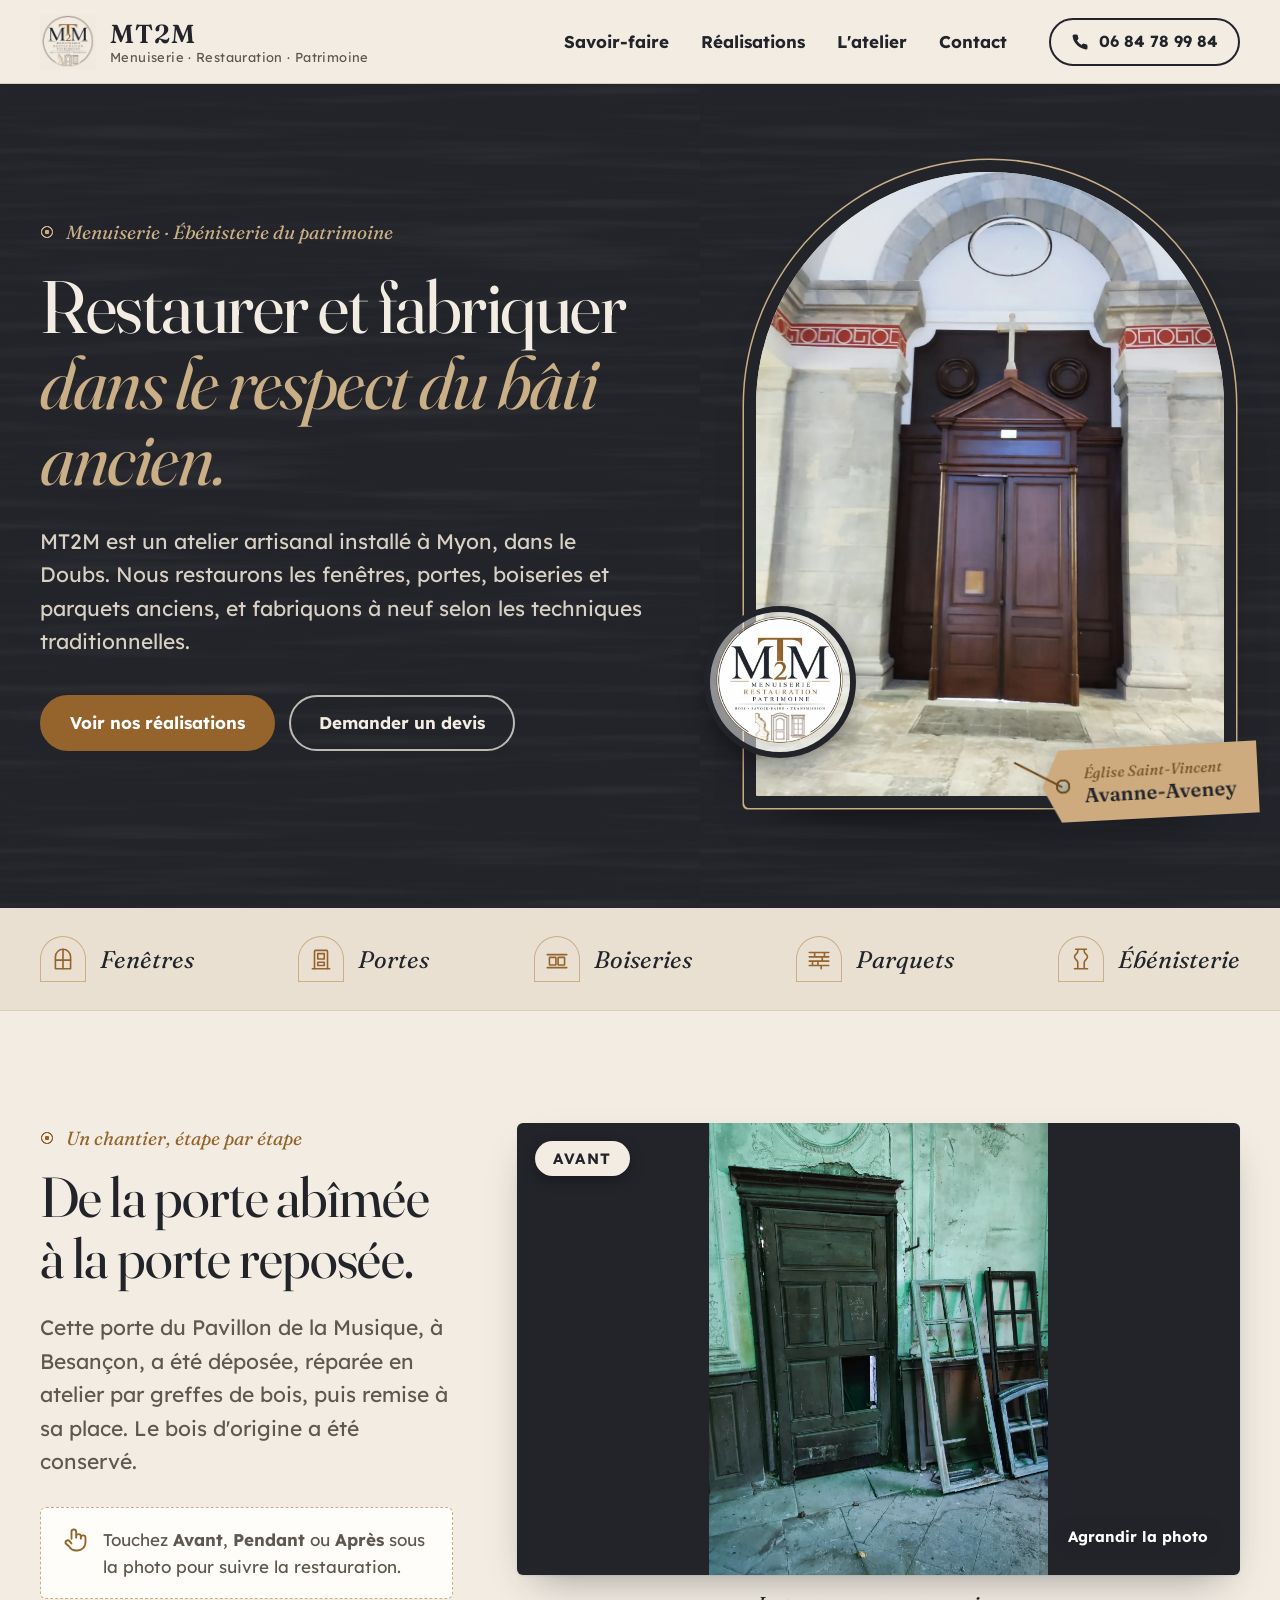
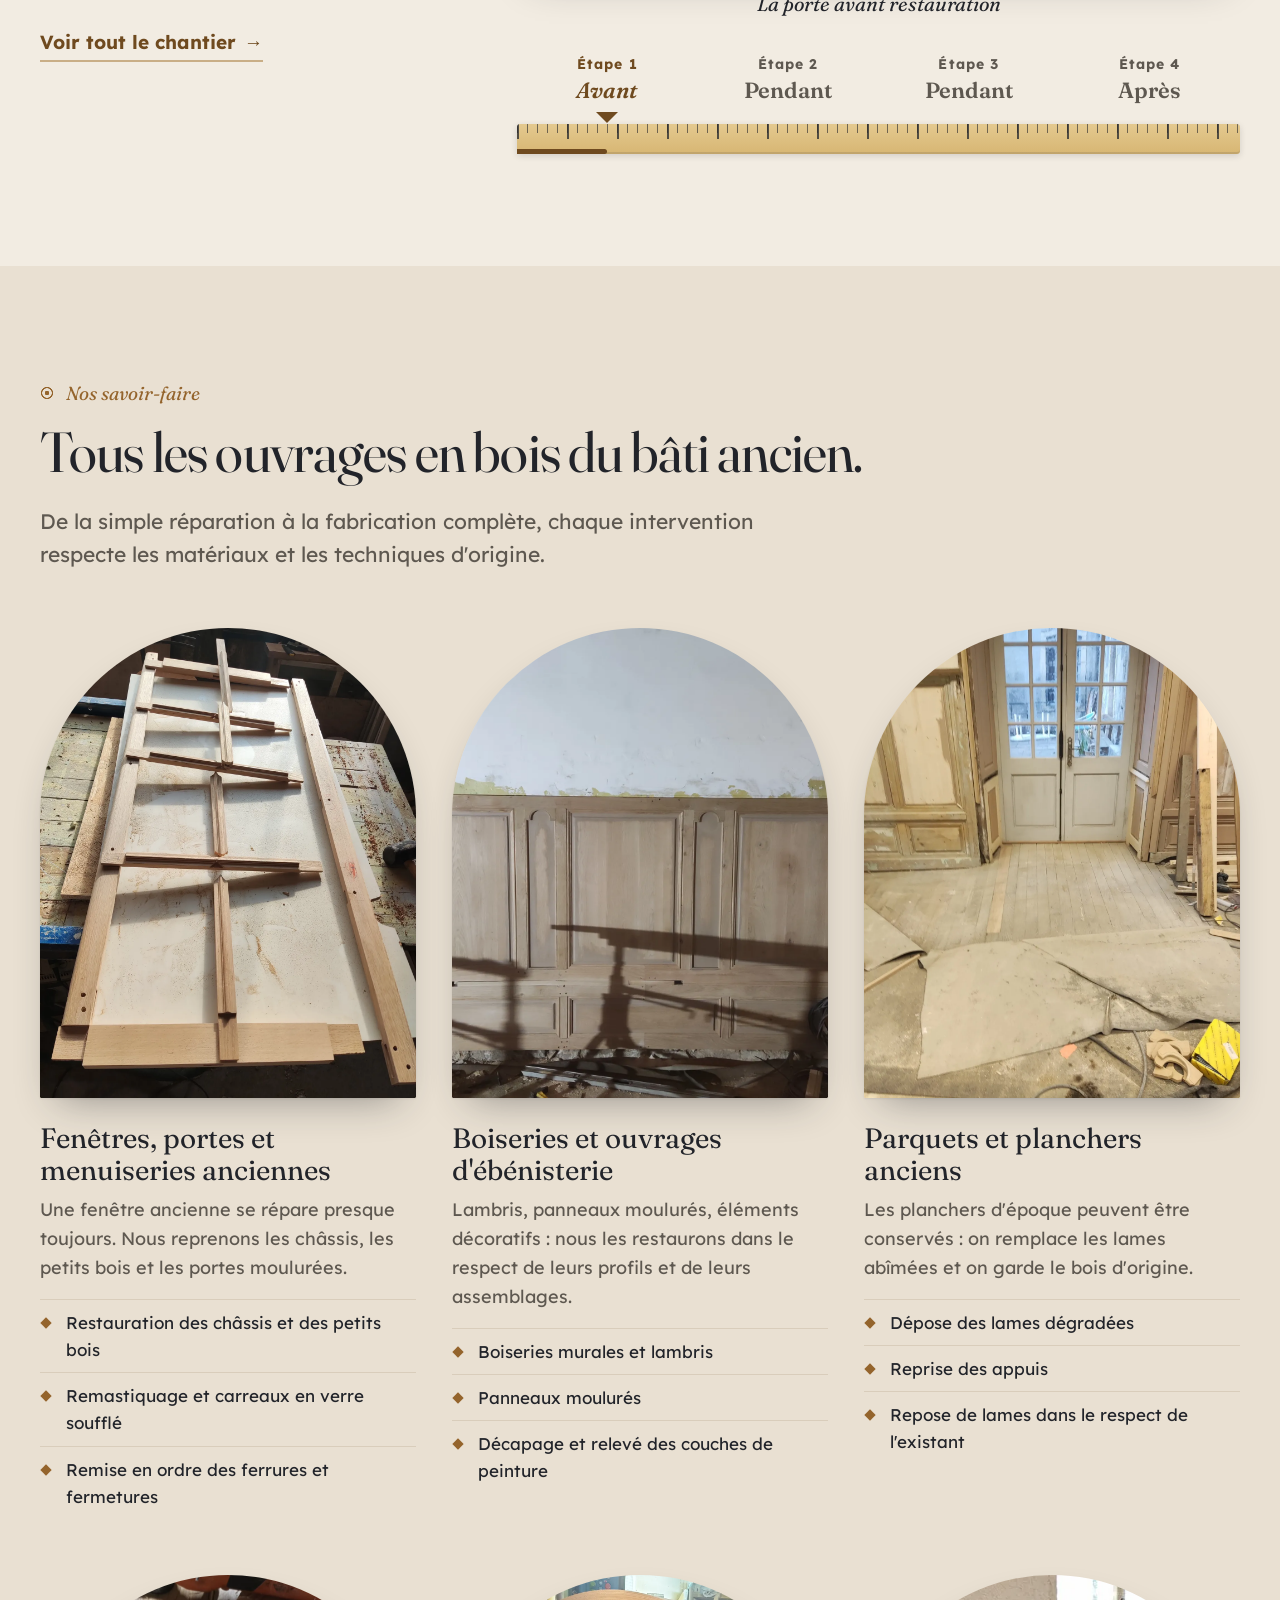
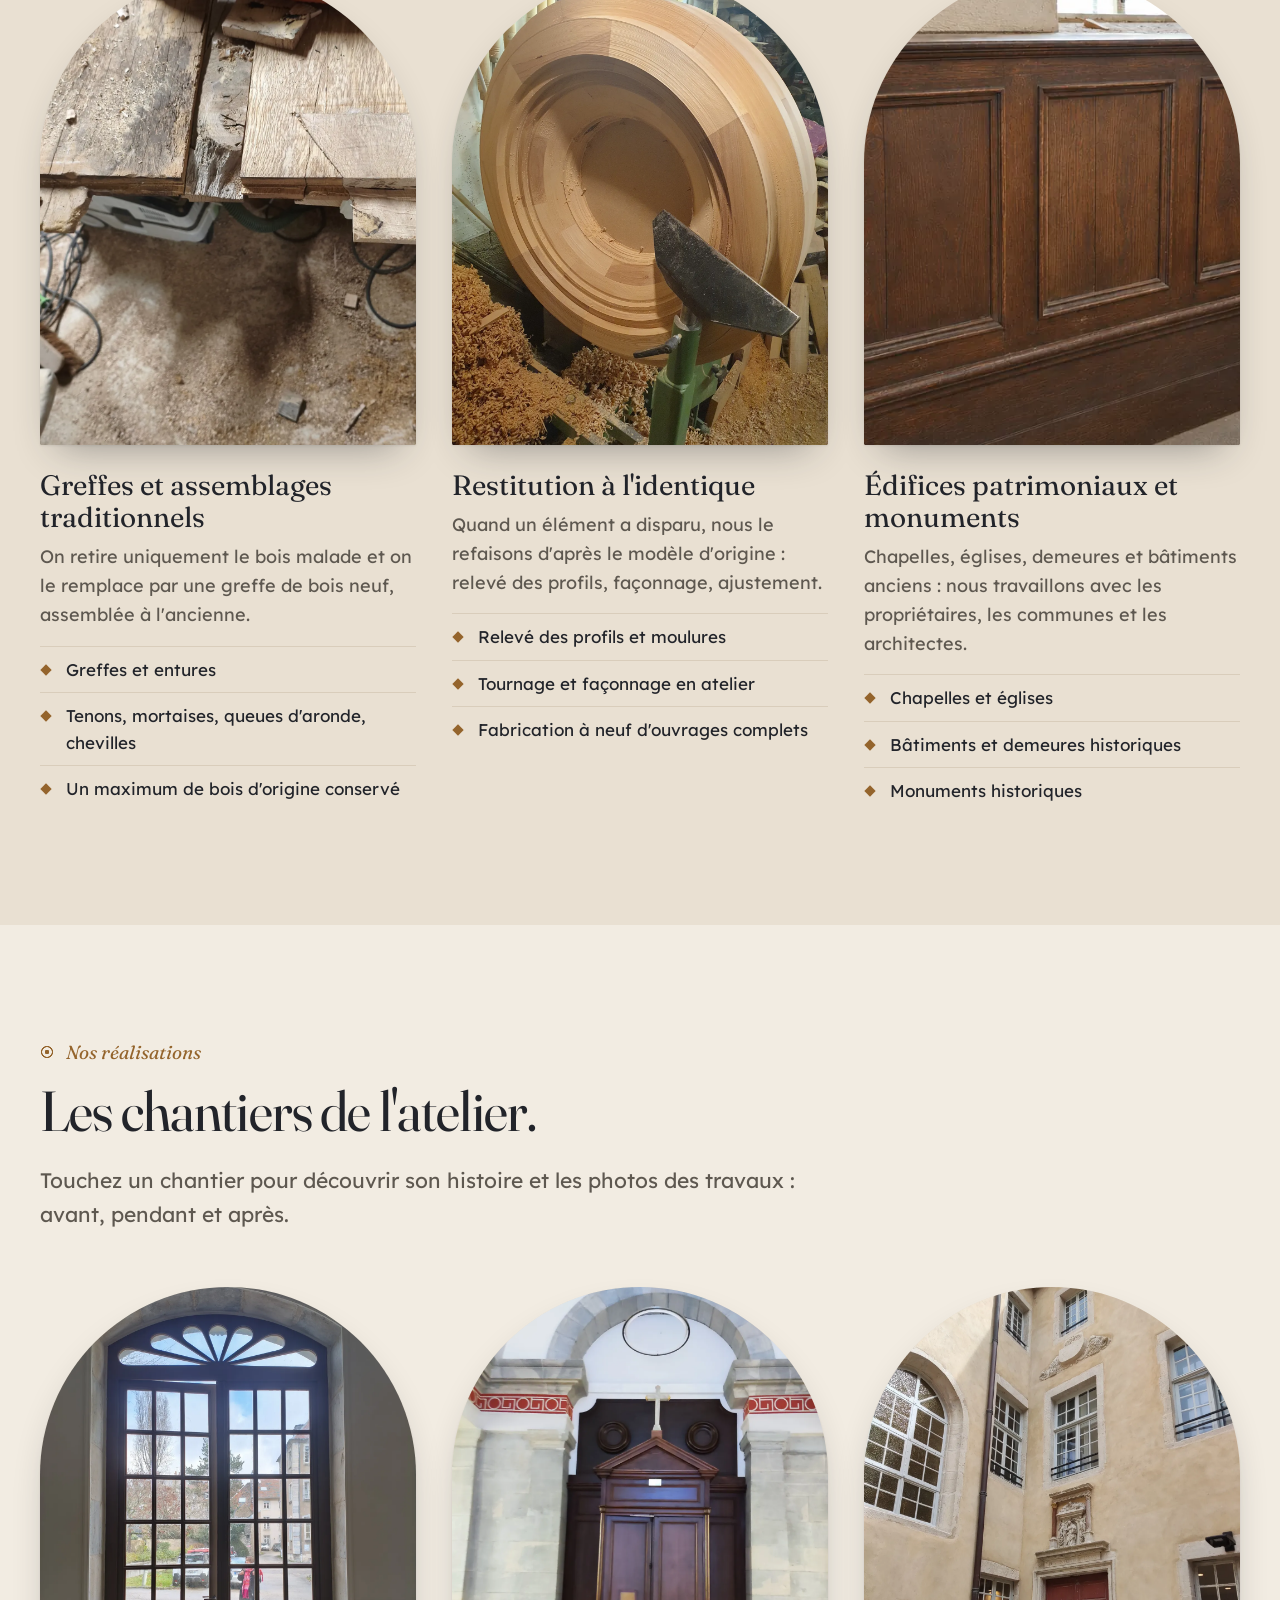
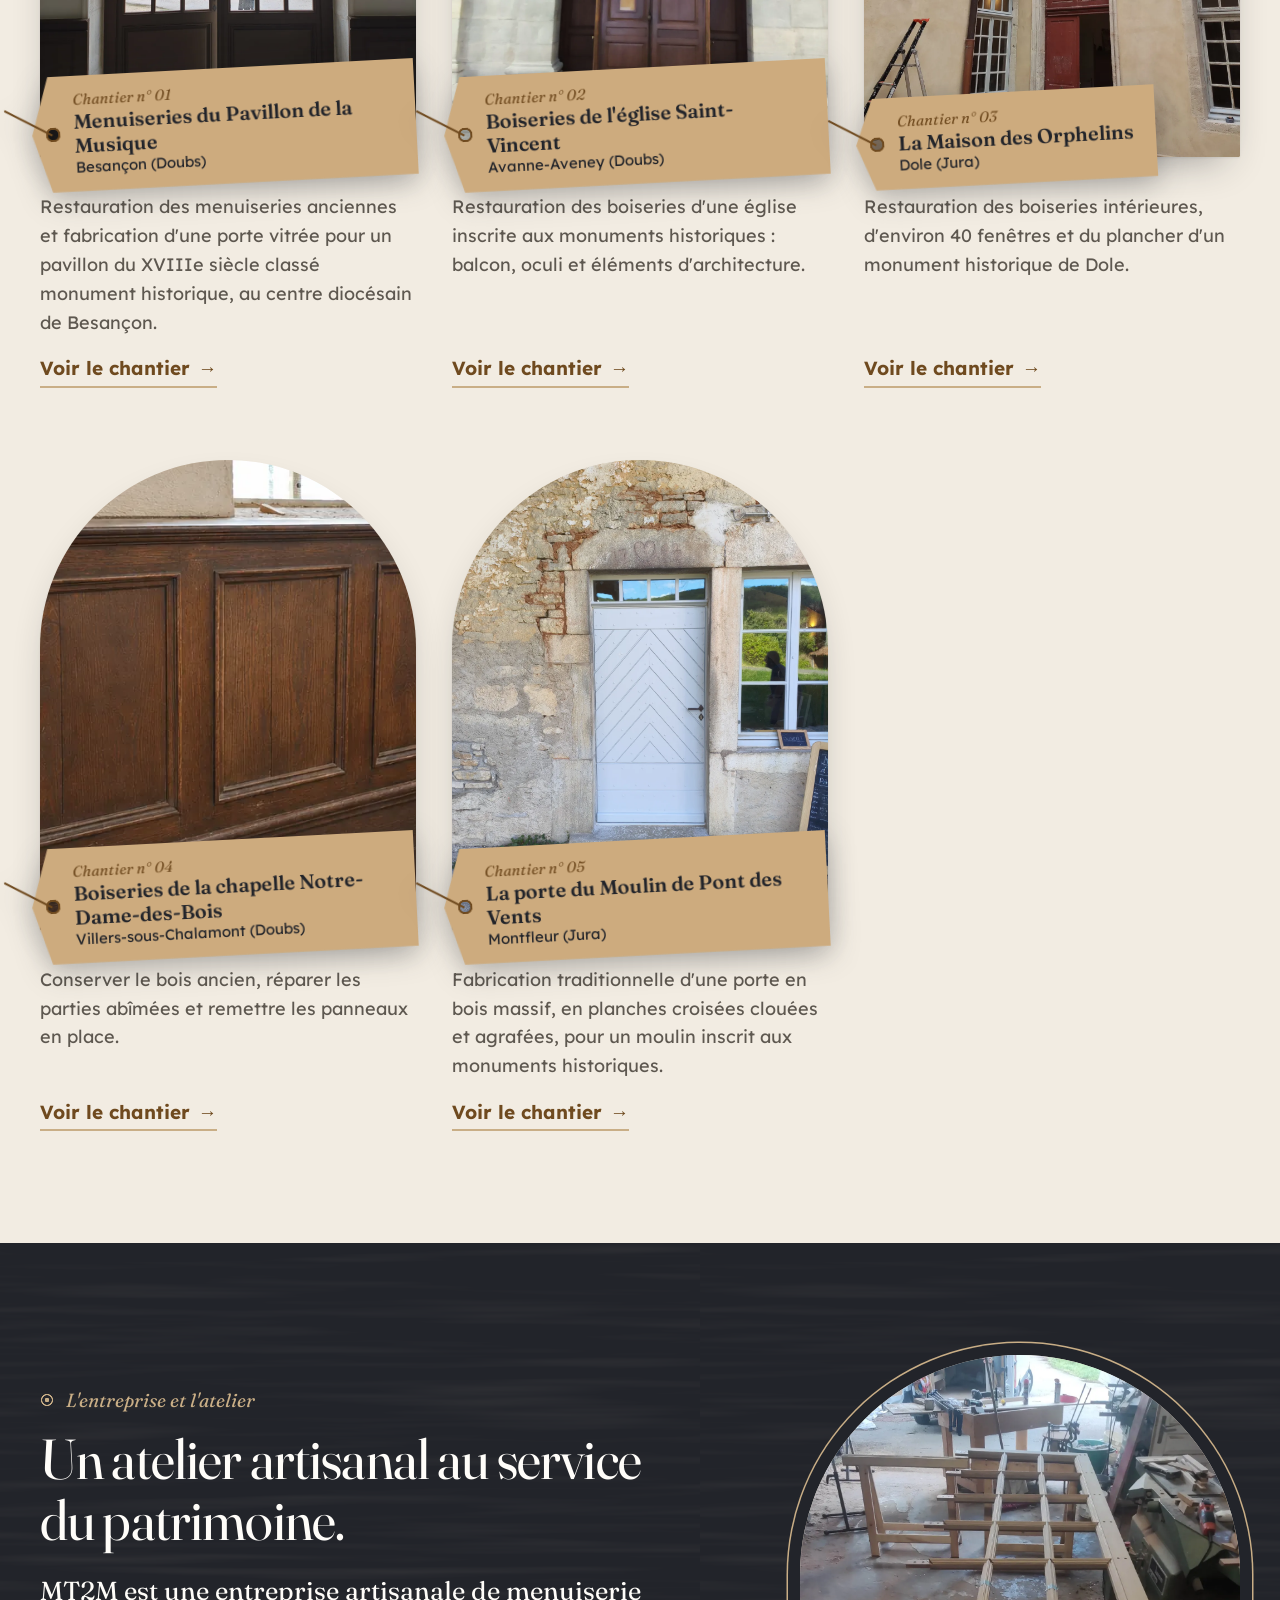
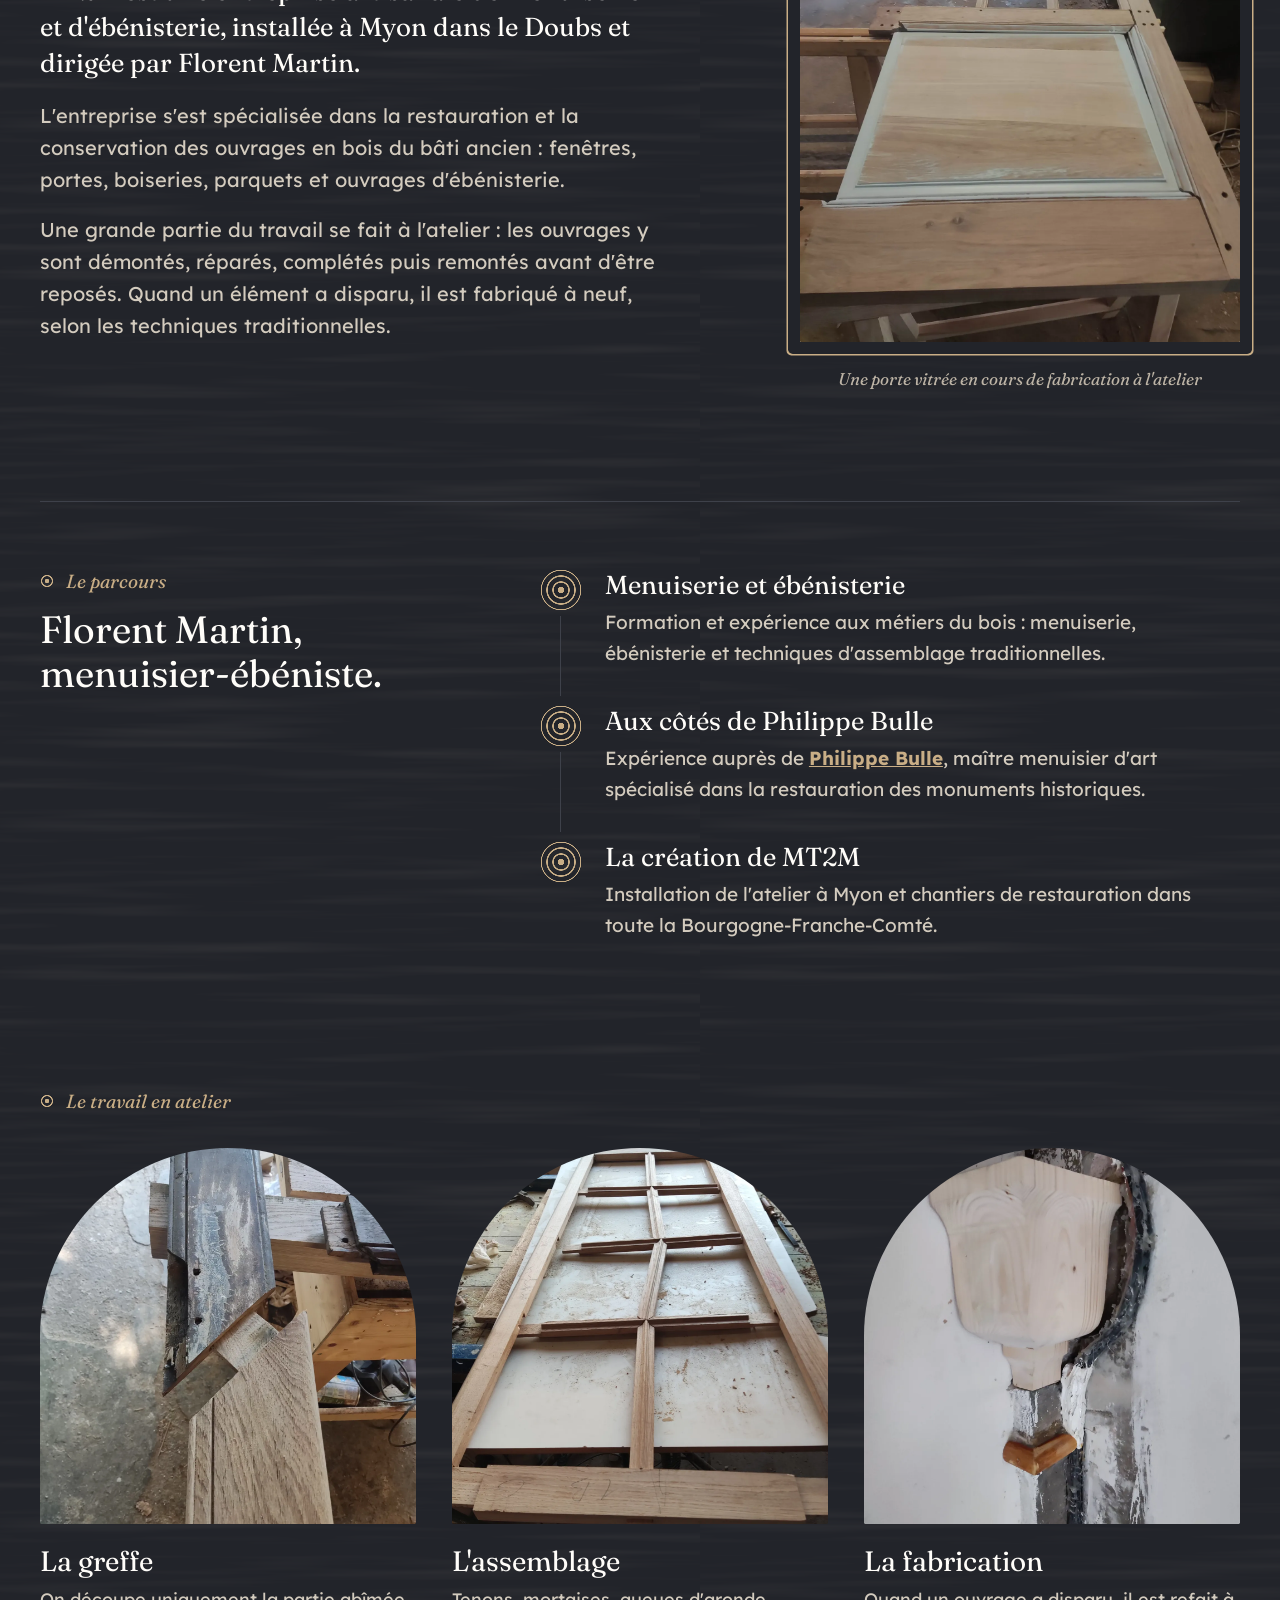
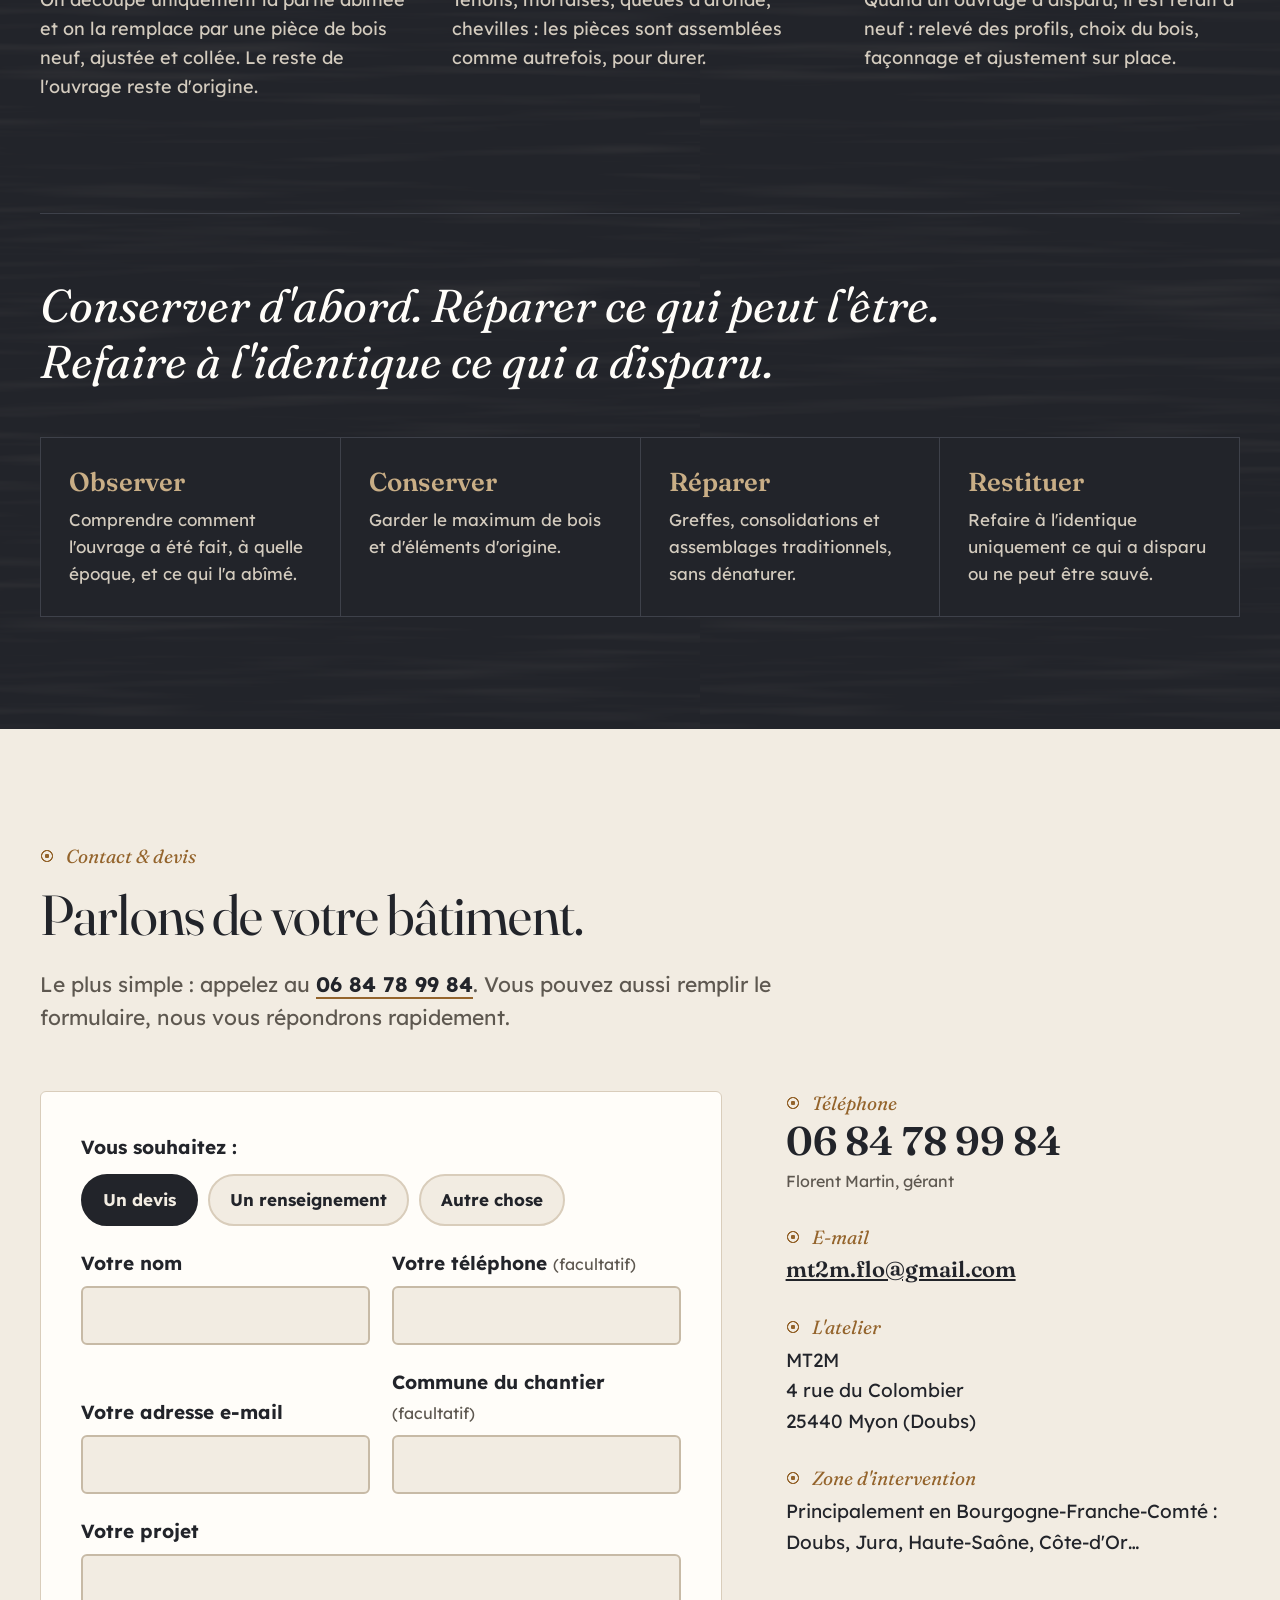
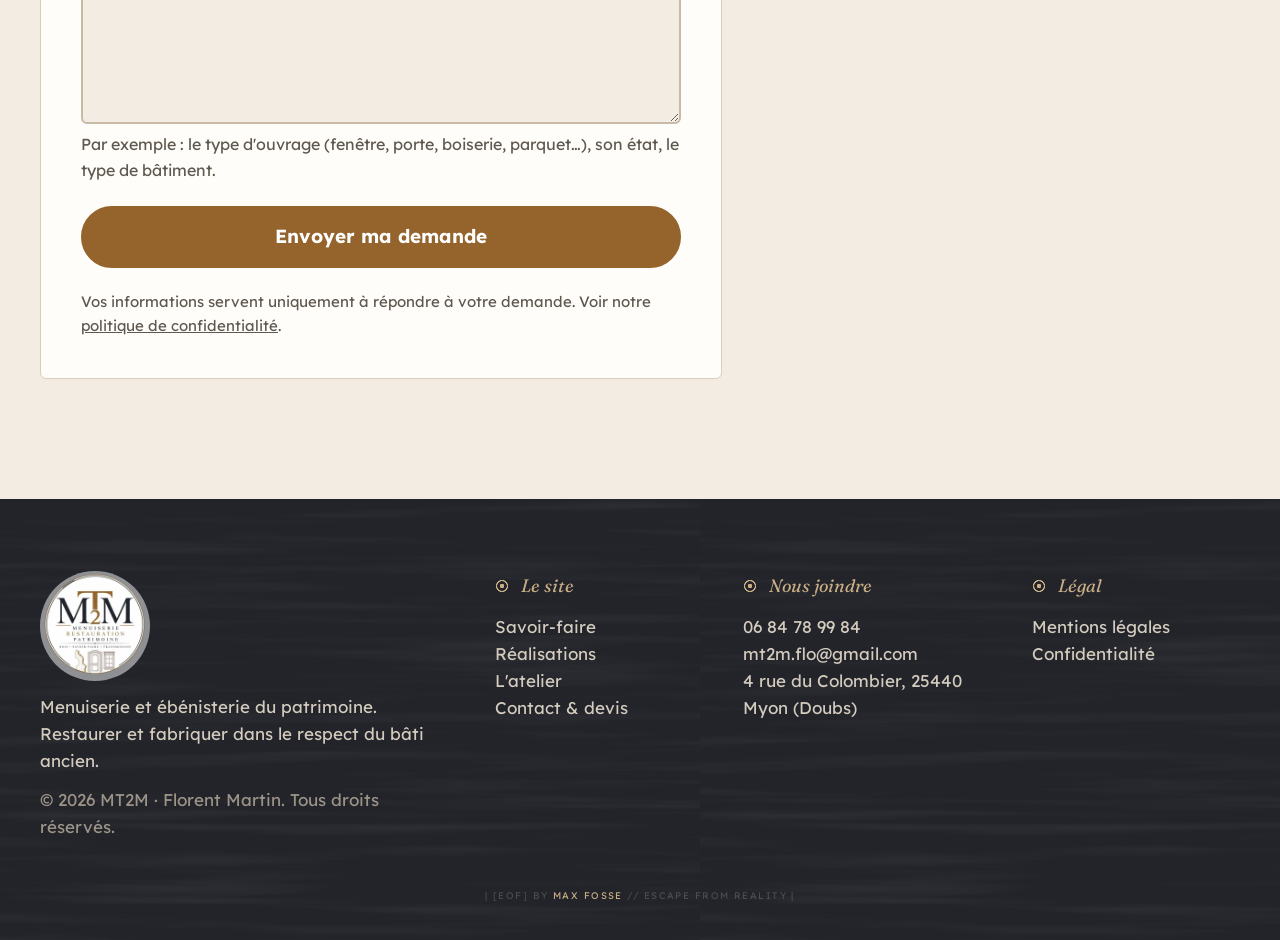
==== index.html @ cda4dae5 "Add files via upload" ====
<!doctype html>
<html lang="fr-FR">
<head>
<meta charset="utf-8">
<meta name="viewport" content="width=device-width,initial-scale=1">

<!-- ══════════════════════════════════════════
     GOOGLE SEARCH CONSOLE 
══════════════════════════════════════════ -->
<meta name="google-site-verification" content="">

<!-- ══════════════════════════════════════════
     SEO CORE
══════════════════════════════════════════ -->
<title>MT2M - Menuiserie &amp; Ébénisterie du Patrimoine | Restauration de menuiseries anciennes</title>
<meta name="description" content="MT2M, atelier de menuiserie et d'ébénisterie du patrimoine à Myon (Doubs). Restauration de fenêtres, portes, boiseries et parquets anciens en Bourgogne-Franche-Comté.">
<meta name="author" content="MT2M">
<meta name="robots" content="index, follow, max-snippet:-1, max-image-preview:large, max-video-preview:-1">
<meta name="theme-color" content="#22242A">
<link rel="canonical" href="https://www.mt2m.fr/">

<!-- ══════════════════════════════════════════
     OPEN GRAPH
══════════════════════════════════════════ -->
<meta property="og:type" content="website">
<meta property="og:locale" content="fr_FR">
<meta property="og:url" content="https://www.mt2m.fr/">
<meta property="og:site_name" content="MT2M">
<meta property="og:title" content="MT2M - Menuiserie &amp; Ébénisterie du Patrimoine">
<meta property="og:description" content="Restaurer et fabriquer dans le respect du bâti ancien.">
<meta property="og:image" content="https://www.mt2m.fr/img/stvincent/apres-travaux.webp">

<!-- ══════════════════════════════════════════
     TWITTER CARD
══════════════════════════════════════════ -->
<meta name="twitter:card" content="summary_large_image">
<meta name="twitter:title" content="MT2M - Menuiserie &amp; Ébénisterie du Patrimoine">
<meta name="twitter:description" content="Restaurer et fabriquer dans le respect du bâti ancien.">

<!-- ══════════════════════════════════════════
     STRUCTURED DATA - JSON-LD (SEO avance)
══════════════════════════════════════════ -->
<script type="application/ld+json">
{
  "@context": "https://schema.org",
  "@graph": [
    {
      "@type": "HomeAndConstructionBusiness",
      "@id": "https://www.mt2m.fr/#organization",
      "name": "MT2M",
      "url": "https://www.mt2m.fr/",
      "logo": "https://www.mt2m.fr/img/logo.webp",
      "telephone": "+33684789984",
      "email": "mt2m.flo@gmail.com",
      "founder": { "@type": "Person", "name": "Florent Martin" },
      "description": "Menuiserie et ébénisterie du patrimoine : restauration de fenêtres, portes, boiseries et parquets anciens, fabrication à neuf selon les techniques traditionnelles.",
      "address": {
        "@type": "PostalAddress",
        "streetAddress": "4 rue du Colombier",
        "postalCode": "25440",
        "addressLocality": "Myon",
        "addressCountry": "FR"
      },
      "areaServed": { "@type": "Place", "name": "Bourgogne-Franche-Comté" }
    },
    {
      "@type": "WebSite",
      "@id": "https://www.mt2m.fr/#website",
      "url": "https://www.mt2m.fr/",
      "name": "MT2M",
      "inLanguage": "fr-FR",
      "publisher": { "@id": "https://www.mt2m.fr/#organization" }
    },
    {
      "@type": "WebPage",
      "@id": "https://www.mt2m.fr/#webpage",
      "url": "https://www.mt2m.fr/",
      "name": "MT2M - Menuiserie & Ébénisterie du Patrimoine",
      "isPartOf": { "@id": "https://www.mt2m.fr/#website" },
      "about": { "@id": "https://www.mt2m.fr/#organization" },
      "inLanguage": "fr-FR"
    }
  ]
}
</script>

<link rel="preconnect" href="https://fonts.googleapis.com">
<link rel="preconnect" href="https://fonts.gstatic.com" crossorigin>
<link href="https://fonts.googleapis.com/css2?family=Fraunces:ital,opsz,wght@0,9..144,400;0,9..144,600;1,9..144,400;1,9..144,600&family=Lexend:wght@300;400;600;700&display=swap" rel="stylesheet">
<link rel="icon" href="icon.webp" type="image/webp">
<link rel="stylesheet" href="styles.css">
</head>
<body>

<a class="skip-link" href="#contenu">Aller au contenu</a>

<!-- SCROLL PROGRESS (MOBILE) -->
<div class="scroll-progress" id="scroll-progress"></div>

<!-- MOBILE MENU OVERLAY -->
<div class="mobile-menu-overlay"></div>

<!-- MOBILE MENU -->
<div class="mobile-menu" id="mobile-menu">
  <button class="mobile-menu-close" aria-label="Fermer le menu">&#10005;</button>
  <ul>
    <li><a href="#accueil"><span class="mobile-menu-num">01</span><span>Accueil</span></a></li>
    <li><a href="#savoir-faire"><span class="mobile-menu-num">02</span><span>Savoir-faire</span></a></li>
    <li><a href="#realisations"><span class="mobile-menu-num">03</span><span>Réalisations</span></a></li>
    <li><a href="#atelier"><span class="mobile-menu-num">04</span><span>L'atelier</span></a></li>
    <li><a href="#contact"><span class="mobile-menu-num">05</span><span>Contact &amp; devis</span></a></li>
  </ul>
  <a class="btn primary mobile-menu-tel" href="tel:+33684789984" data-tel="Appeler le ">Appeler le 06 84 78 99 84</a>
</div>

<!-- TOPBAR -->
<header class="topbar">
  <div class="topbar-inner">
    <a class="brand" href="#accueil" aria-label="MT2M, retour en haut de page">
      <img class="brand-logo" src="img/logo.webp" alt="" width="56" height="56">
      <span class="brand-text"><strong>MT2M</strong><span>Menuiserie · Restauration · Patrimoine</span></span>
    </a>
    <nav class="nav" aria-label="Menu principal">
      <a href="#savoir-faire" data-section="savoir-faire">Savoir-faire</a>
      <a href="#realisations" data-section="realisations">Réalisations</a>
      <a href="#atelier" data-section="atelier">L'atelier</a>
      <a href="#contact" data-section="contact">Contact</a>
    </nav>
    <a class="btn topbar-tel" href="tel:+33684789984" data-tel>06 84 78 99 84</a>
    <button class="nav-burger" aria-label="Ouvrir le menu" aria-expanded="false" aria-controls="mobile-menu">
      <span class="nav-burger-lines"><span></span><span></span><span></span></span>Menu
    </button>
  </div>
</header>

<main id="contenu">

  <!-- ══════════════════════════════════════════
       ACCUEIL
  ══════════════════════════════════════════ -->
  <section id="accueil" class="hero grain">
    <div class="container hero-grid">
      <div class="hero-copy">
        <div class="label" id="hero-label">Menuiserie · Ébénisterie du patrimoine</div>
        <h1 id="hero-h1">Restaurer et fabriquer <em>dans le respect du bâti ancien.</em></h1>
        <p class="lead" id="hero-lead">MT2M est un atelier artisanal installé à Myon, dans le Doubs. Nous restaurons les fenêtres, portes, boiseries et parquets anciens, et fabriquons à neuf selon les techniques traditionnelles.</p>
        <div class="ctas">
          <a class="btn primary" href="#realisations" id="hero-cta-primary">Voir nos réalisations</a>
          <a class="btn light" href="#contact" id="hero-cta-secondary">Demander un devis</a>
        </div>
      </div>
      <figure class="hero-arch">
        <div class="arch">
          <img id="hero-image" src="img/stvincent/apres-travaux.webp" alt="Porte, oculi et fronton en bois restaurés dans l'église Saint-Vincent d'Avanne-Aveney" width="1350" height="1800" fetchpriority="high">
        </div>
        <img class="hero-seal" src="img/logo.webp" alt="Logo MT2M : Menuiserie, Restauration, Patrimoine" width="140" height="140">
        <figcaption class="tag"><span class="tag-body" id="hero-tag"><span class="tag-num">Église Saint-Vincent</span><strong>Avanne-Aveney</strong></span></figcaption>
      </figure>
    </div>
  </section>

  <!-- DOMAINES -->
  <div class="domaines" aria-label="Nos domaines">
    <ul class="container" id="domaines-items"></ul>
  </div>

  <!-- VITRINE : LE FIL D'UN CHANTIER -->
  <section class="block" aria-labelledby="vitrine-h2">
    <div class="container vitrine">
      <div class="vitrine-copy">
        <div class="label" id="vitrine-label"></div>
        <h2 id="vitrine-h2"></h2>
        <p class="intro" id="vitrine-lead"></p>
        <p class="hint">
          <svg viewBox="0 0 24 24" aria-hidden="true"><path d="M9 11V5a2 2 0 1 1 4 0v5m0-1a2 2 0 1 1 4 0v2m0-1a2 2 0 1 1 4 0v4a7 7 0 0 1-7 7h-1a7 7 0 0 1-6-3.4L4 15a2 2 0 0 1 3.4-2L9 15"/></svg>
          <span>Touchez <strong>Avant</strong>, <strong>Pendant</strong> ou <strong>Après</strong> sous la photo pour suivre la restauration.</span>
        </p>
        <a class="link-arrow" href="#" id="vitrine-lien">Voir tout le chantier</a>
      </div>
      <div id="vitrine-fil"></div>
    </div>
  </section>

  <!-- ══════════════════════════════════════════
       SAVOIR-FAIRE
  ══════════════════════════════════════════ -->
  <section id="savoir-faire" class="block paper-2">
    <div class="container">
      <div class="section-head">
        <div class="label" id="sf-label"></div>
        <h2 id="sf-h2"></h2>
        <p class="intro" id="sf-lead"></p>
      </div>
      <div class="savoirs" id="sf-items"></div>
    </div>
  </section>

  <!-- ══════════════════════════════════════════
       RÉALISATIONS
  ══════════════════════════════════════════ -->
  <section id="realisations" class="block">
    <div class="container">
      <div class="section-head">
        <div class="label" id="real-label"></div>
        <h2 id="real-h2"></h2>
        <p class="intro" id="real-lead"></p>
      </div>
      <div class="chantiers" id="real-items"></div>
    </div>
  </section>

  <!-- ══════════════════════════════════════════
       L'ATELIER
  ══════════════════════════════════════════ -->
  <section id="atelier" class="block dark grain">
    <div class="container">
      <div class="atelier-grid">
        <div>
          <div class="label" id="atelier-label"></div>
          <h2 id="atelier-h2"></h2>
          <div class="atelier-copy" id="atelier-copy"></div>
        </div>
        <figure class="atelier-photo">
          <div class="arch"><img id="atelier-image" src="" alt="" loading="lazy" data-zoom="atelier"></div>
          <figcaption id="atelier-legende"></figcaption>
        </figure>
      </div>

      <div class="parcours-grid">
        <div>
          <div class="label" id="parcours-label"></div>
          <h3 class="h-mid" id="parcours-h3"></h3>
        </div>
        <ol class="parcours" id="parcours-items"></ol>
      </div>

      <div class="techniques">
        <div class="label" id="techniques-label"></div>
        <div class="techniques-grid" id="techniques-items"></div>
      </div>

      <div class="principes-wrap">
        <blockquote class="citation" id="principes-citation"></blockquote>
        <div class="principes" id="principes-items"></div>
      </div>
    </div>
  </section>

  <!-- ══════════════════════════════════════════
       CONTACT
  ══════════════════════════════════════════ -->
  <section id="contact" class="block">
    <div class="container">
      <div class="section-head">
        <div class="label">Contact &amp; devis</div>
        <h2>Parlons de votre bâtiment.</h2>
        <p class="intro">Le plus simple : appelez au <a class="tel-inline" href="tel:+33684789984" data-tel>06 84 78 99 84</a>. Vous pouvez aussi remplir le formulaire, nous vous répondrons rapidement.</p>
      </div>

      <div class="form-grid">
        <form id="contact-form" novalidate aria-label="Formulaire de demande de devis">
          <fieldset class="choix">
            <legend>Vous souhaitez :</legend>
            <label><input type="radio" name="demande" value="Demande de devis" checked><span>Un devis</span></label>
            <label><input type="radio" name="demande" value="Demande de renseignements"><span>Un renseignement</span></label>
            <label><input type="radio" name="demande" value="Autre demande"><span>Autre chose</span></label>
          </fieldset>
          <div class="field-row">
            <div class="field"><label for="name">Votre nom</label><input id="name" name="name" type="text" autocomplete="name" required></div>
            <div class="field"><label for="phone">Votre téléphone <span class="opt">(facultatif)</span></label><input id="phone" name="phone" type="tel" autocomplete="tel"></div>
          </div>
          <div class="field-row">
            <div class="field"><label for="email">Votre adresse e-mail</label><input id="email" name="email" type="email" autocomplete="email" required></div>
            <div class="field"><label for="commune">Commune du chantier <span class="opt">(facultatif)</span></label><input id="commune" name="commune" type="text" autocomplete="address-level2"></div>
          </div>
          <div class="field">
            <label for="message">Votre projet</label>
            <textarea id="message" name="message" required aria-describedby="message-aide"></textarea>
            <p class="note" id="message-aide">Par exemple : le type d'ouvrage (fenêtre, porte, boiserie, parquet…), son état, le type de bâtiment.</p>
          </div>
          <input class="hp" type="text" name="site_web" tabindex="-1" autocomplete="off" aria-hidden="true">
          <div class="submit-row">
            <button type="submit" class="btn primary form-submit-btn"><span class="form-submit-label">Envoyer ma demande</span></button>
            <p id="form-feedback" class="form-feedback" aria-live="polite" hidden></p>
          </div>
          <p class="micro">Vos informations servent uniquement à répondre à votre demande. Voir notre <a href="#" onclick="event.preventDefault();document.getElementById('privacy-modal').classList.add('open')">politique de confidentialité</a>.</p>
        </form>

        <aside class="aside">
          <div class="coord">
            <div class="label">Téléphone</div>
            <a class="coord-big" href="tel:+33684789984" data-tel>06 84 78 99 84</a>
            <p class="small" id="contact-gerant"></p>
          </div>
          <div class="coord">
            <div class="label">E-mail</div>
            <a class="coord-mail" href="mailto:mt2m.flo@gmail.com" data-mail>mt2m.flo@gmail.com</a>
          </div>
          <div class="coord">
            <div class="label">L'atelier</div>
            <p id="contact-adresse"></p>
          </div>
          <div class="coord">
            <div class="label">Zone d'intervention</div>
            <p id="contact-zone"></p>
          </div>
        </aside>
      </div>
    </div>
  </section>

</main>

<!-- FOOTER -->
<footer class="site-footer grain">
  <div class="container footer-grid">
    <div>
      <img class="footer-logo" src="img/logo.webp" alt="MT2M" width="110" height="110" loading="lazy">
      <p>Menuiserie et ébénisterie du patrimoine.<br>Restaurer et fabriquer dans le respect du bâti ancien.</p>
      <p class="small">© <span data-annee>2026</span> MT2M · Florent Martin. Tous droits réservés.</p>
    </div>
    <div>
      <div class="label">Le site</div>
      <p><a href="#savoir-faire">Savoir-faire</a><br><a href="#realisations">Réalisations</a><br><a href="#atelier">L'atelier</a><br><a href="#contact">Contact &amp; devis</a></p>
    </div>
    <div>
      <div class="label">Nous joindre</div>
      <p><a href="tel:+33684789984" data-tel>06 84 78 99 84</a><br><a href="mailto:mt2m.flo@gmail.com" data-mail>mt2m.flo@gmail.com</a><br><span id="footer-adresse">4 rue du Colombier, 25440 Myon</span></p>
    </div>
    <div>
      <div class="label">Légal</div>
      <p>
        <button class="legal-open-btn" onclick="document.getElementById('legal-modal').classList.add('open')">Mentions légales</button><br>
        <button class="legal-open-btn" onclick="document.getElementById('privacy-modal').classList.add('open')">Confidentialité</button>
      </p>
    </div>
  </div>

  <div class="footer-credit">
    | [EOF] BY <a href="https://www.maxfosse.fr/" target="_blank">MAX FOSSE</a> // ESCAPE FROM REALITY |
  </div>
</footer>

<!-- DOCK (MOBILE) -->
<div class="dock">
  <a class="btn primary" href="tel:+33684789984" data-tel-dock>Appeler</a>
  <a class="btn light" href="#contact">Demander un devis</a>
</div>

<!-- ══════════════════════════════════════════
     FICHE CHANTIER 
══════════════════════════════════════════ -->
<div class="fiche" id="fiche" role="dialog" aria-modal="true" aria-labelledby="fiche-titre" hidden>
  <div class="fiche-bar">
    <button class="btn fiche-retour" type="button" onclick="fermerFiche()">← Retour aux réalisations</button>
    <span class="fiche-bar-titre" id="fiche-bar-titre"></span>
  </div>
  <div class="fiche-scroll" id="fiche-scroll">
    <div id="fiche-contenu"></div>
  </div>
</div>

<!-- VISIONNEUSE PHOTO -->
<div class="lightbox" id="lightbox" role="dialog" aria-modal="true" aria-label="Photo agrandie">
  <div class="lightbox-top">
    <span class="lightbox-count" id="lightbox-count"></span>
    <button class="btn light" type="button" data-lb-close>Fermer &#10005;</button>
  </div>
  <div class="lightbox-img"><img id="lightbox-img" src="" alt=""></div>
  <div class="lightbox-bottom">
    <button class="btn light" type="button" data-lb-prev>← <span class="long">Photo </span>précédente</button>
    <p class="lightbox-caption" id="lightbox-caption"></p>
    <button class="btn light" type="button" data-lb-next><span class="long">Photo </span>suivante →</button>
  </div>
</div>

<!-- MENTIONS LÉGALES -->
<div class="legal-modal" id="legal-modal" onclick="if(event.target===this)this.classList.remove('open')">
  <div class="legal-modal-box">
    <button class="legal-modal-close" aria-label="Fermer" onclick="document.getElementById('legal-modal').classList.remove('open')">&#10005;</button>

    <h2 class="legal-title" id="legal-title"></h2>

    <div id="legal-sections"></div>

    <div class="legal-section">
      <h3>Données personnelles</h3>
      <p>Ce site collecte des données personnelles uniquement via le formulaire de contact. Le détail des données collectées, de leur utilisation et de vos droits figure dans notre <a href="#" onclick="event.preventDefault();document.getElementById('legal-modal').classList.remove('open');document.getElementById('privacy-modal').classList.add('open')">politique de confidentialité</a>.</p>
    </div>
  </div>
</div>

<!-- CONFIDENTIALITÉ -->
<div class="legal-modal" id="privacy-modal" onclick="if(event.target===this)this.classList.remove('open')">
  <div class="legal-modal-box">
    <button class="legal-modal-close" aria-label="Fermer" onclick="document.getElementById('privacy-modal').classList.remove('open')">&#10005;</button>

    <h2 class="legal-title" id="privacy-title"></h2>

    <div id="privacy-sections"></div>
  </div>
</div>

<script src="https://cdn.jsdelivr.net/npm/@emailjs/browser@4/dist/email.min.js"></script>
<script src="main.js" defer></script>
<script>console.log("%c[SYSTEM] Welcome to the human race.", "color: #00ff41; font-weight: bold;");</script>
</body>
</html>
---- styles.css ----
/* ═══════════════════════════════════════════════════════════
   MT2M : Menuiserie - Restauration - Patrimoine
═══════════════════════════════════════════════════════════ */

:root{
  --ink:#22242A;
  --ink-2:#2D3038;
  --paper:#F2ECE2;
  --paper-2:#E9E0D2;
  --white:#FFFDF9;
  --bronze:#94642C;
  --bronze-dark:#6F4A1F;
  --bronze-light:#C9AE86;
  --kraft:#CDAB7E;
  --rule:#E4C98F;
  --graphite:#5E5850;
  --line:#D9CDBB;
  --line-dark:#3E414A;
  --serif:"Fraunces",Georgia,"Times New Roman",serif;
  --sans:"Lexend",-apple-system,BlinkMacSystemFont,"Segoe UI",Roboto,Arial,sans-serif;
  --topbar-h:84px;
  --radius:6px;
  --shadow:0 1px 2px rgba(34,36,42,.08),0 18px 40px -18px rgba(34,36,42,.45);
  --rings:radial-gradient(circle,currentColor 0 2px,transparent 2.5px 4.5px,currentColor 5px 5.8px,transparent 6.3px);
}

*{box-sizing:border-box}
html{scroll-behavior:smooth;-webkit-text-size-adjust:100%}

/* SCROLLBAR */
::-webkit-scrollbar{width:10px}
::-webkit-scrollbar-track{background:var(--paper)}
::-webkit-scrollbar-thumb{background:var(--ink);border-radius:999px;border:2px solid var(--paper)}
::-webkit-scrollbar-thumb:hover{background:var(--bronze)}
html{
  scrollbar-width:thin;
  scrollbar-color:var(--ink) var(--paper)
}

body{
  margin:0;
  background:var(--paper);
  color:var(--ink);
  font-family:var(--sans);
  font-size:19px;
  line-height:1.6;
  -webkit-font-smoothing:antialiased;
  overflow-x:hidden;
  font-variant-numeric:lining-nums
}

a{color:inherit}
h1,h2,h3,p{margin:0}
img{display:block;max-width:100%;height:auto}
:focus-visible{outline:3px solid var(--bronze);outline-offset:3px}

.container{
  max-width:1280px;
  margin:auto;
  padding:0 40px
}

.skip-link{
  position:absolute;
  left:16px;
  top:-80px;
  z-index:300;
  background:var(--ink);
  color:var(--paper);
  padding:12px 18px;
  border-radius:var(--radius)
}

.skip-link:focus{top:12px}

/* TYPO */
.label{
  display:inline-flex;
  align-items:center;
  gap:12px;
  font:italic 400 19px var(--serif);
  color:var(--bronze)
}

.label:before{
  content:"";
  width:14px;
  height:14px;
  flex:0 0 auto;
  background:var(--rings)
}

h2{
  font-family:var(--serif);
  font-weight:400;
  font-size:clamp(34px,4.4vw,58px);
  line-height:1.08;
  letter-spacing:-.015em;
  margin:14px 0 22px;
  max-width:880px;
  font-variation-settings:"opsz" 100
}

h2 em,h1 em{font-style:italic;color:var(--bronze)}

.h-mid{
  font-family:var(--serif);
  font-weight:400;
  font-size:clamp(28px,3vw,38px);
  line-height:1.15;
  margin-top:12px
}

.intro{
  font-size:21px;
  color:var(--graphite);
  max-width:760px
}

.lead{
  font-size:21px;
  max-width:620px
}

.small{
  font-size:16px;
  color:var(--graphite)
}

.section-head{margin-bottom:56px}

/* BOUTONS */
.btn{
  display:inline-flex;
  align-items:center;
  justify-content:center;
  gap:10px;
  min-height:56px;
  padding:14px 28px;
  border:2px solid var(--ink);
  border-radius:999px;
  text-decoration:none;
  font:700 17px/1.2 var(--sans);
  color:var(--ink);
  background:none;
  cursor:pointer;
  transition:background-color .2s ease,color .2s ease,border-color .2s ease,transform .2s ease;
}

.btn:hover{background:var(--ink);color:var(--paper)}
.btn:active{transform:translateY(1px)}

.btn.primary{
  background:var(--bronze);
  border-color:var(--bronze);
  color:#fff
}

.btn.primary:hover{
  background:var(--bronze-dark);
  border-color:var(--bronze-dark)
}

.btn.light{
  border-color:rgba(242,236,226,.75);
  color:var(--paper)
}

.btn.light:hover{
  background:var(--paper);
  border-color:var(--paper);
  color:var(--ink)
}

.btn[disabled]{opacity:.35;pointer-events:none}

.link-arrow{
  display:inline-flex;
  align-items:center;
  gap:8px;
  font-weight:700;
  text-decoration:none;
  color:var(--bronze-dark);
  border-bottom:2px solid var(--bronze-light);
  padding-bottom:2px
}

.link-arrow:after{content:"→";transition:transform .2s ease}
.link-arrow:hover:after{transform:translateX(4px)}

/* GRAIN DE BOIS (fonds sombres) */
.grain{
  position:relative;
  isolation:isolate
}

.grain:before{
  content:"";
  position:absolute;
  inset:0;
  z-index:-1;
  pointer-events:none;
  opacity:.09;
  background-image:url("data:image/svg+xml,%3Csvg xmlns='http://www.w3.org/2000/svg' width='700' height='700'%3E%3Cfilter id='g'%3E%3CfeTurbulence type='fractalNoise' baseFrequency='0.003 0.08' numOctaves='3' seed='4'/%3E%3CfeColorMatrix values='0 0 0 0 0.79 0 0 0 0 0.68 0 0 0 0 0.53 0 0 0 1.6 -0.78'/%3E%3C/filter%3E%3Crect width='100%25' height='100%25' filter='url(%23g)'/%3E%3C/svg%3E");
}

/* L'ARC : cadre des photos, comme une fenêtre en plein cintre */
.arch{
  position:relative;
  overflow:hidden;
  aspect-ratio:3/4;
  border-radius:999px 999px var(--radius) var(--radius);
  background:var(--paper-2)
}

.arch img{
  width:100%;
  height:100%;
  object-fit:cover
}

/* L'ÉTIQUETTE KRAFT */
.tag{
  position:absolute;
  display:block;
  transform:rotate(-3deg);
  filter:drop-shadow(0 8px 14px rgba(34,36,42,.3))
}

.tag:before{
  content:"";
  position:absolute;
  left:20px;
  top:50%;
  width:54px;
  height:1.5px;
  background:var(--bronze-dark);
  transform-origin:left center;
  transform:rotate(-150deg);
  z-index:1
}

.tag-body{
  display:flex;
  flex-direction:column;
  gap:1px;
  padding:14px 22px 14px 42px;
  background:radial-gradient(circle at 21px 50%,transparent 0 5px,var(--bronze-dark) 5.5px 7px,var(--kraft) 7.5px);
  clip-path:polygon(18px 0,100% 0,100% 100%,18px 100%,0 50%);
  color:var(--ink);
  line-height:1.25
}

.tag-num{
  font:italic 400 15px var(--serif);
  color:var(--bronze-dark)
}

.tag strong{font:600 20px/1.2 var(--serif)}
.tag small{font-size:15px}

/* TOPBAR */
.topbar{
  position:sticky;
  top:0;
  z-index:100;
  height:var(--topbar-h);
  background:rgba(242,236,226,.96);
  backdrop-filter:blur(8px);
  border-bottom:1px solid var(--line)
}

.topbar-inner{
  max-width:1280px;
  height:100%;
  margin:auto;
  padding:0 40px;
  display:flex;
  align-items:center;
  gap:28px
}

.brand{
  display:inline-flex;
  align-items:center;
  gap:14px;
  text-decoration:none;
  flex:0 0 auto
}

.brand-logo{
  width:56px;
  height:56px;
  mix-blend-mode:multiply
}

.brand-text{
  display:flex;
  flex-direction:column;
  line-height:1.15
}

.brand-text strong{font:600 26px var(--serif);letter-spacing:.04em}
.brand-text span{font-size:13px;color:var(--graphite);letter-spacing:.03em}

.nav{
  margin-left:auto;
  display:flex;
  gap:4px
}

.nav a{
  position:relative;
  padding:10px 14px;
  font-weight:700;
  font-size:17px;
  text-decoration:none
}

.nav a:after{
  content:"";
  position:absolute;
  left:14px;
  right:14px;
  bottom:4px;
  height:2px;
  background:var(--bronze);
  transform:scaleX(0);
  transform-origin:left;
  transition:transform .25s ease
}

.nav a:hover:after,.nav a.is-active:after{transform:scaleX(1)}
.nav a.is-active{color:var(--bronze-dark)}

.topbar-tel{
  min-height:48px;
  padding:10px 20px;
  font-size:16px
}

.topbar-tel:before{
  content:"";
  width:18px;
  height:18px;
  background:currentColor;
  -webkit-mask:url("data:image/svg+xml,%3Csvg xmlns='http://www.w3.org/2000/svg' viewBox='0 0 24 24'%3E%3Cpath d='M22 16.9v3a2 2 0 0 1-2.2 2 19.8 19.8 0 0 1-8.6-3.1 19.5 19.5 0 0 1-6-6A19.8 19.8 0 0 1 2.1 4.2 2 2 0 0 1 4.1 2h3a2 2 0 0 1 2 1.7c.1 1 .4 1.9.7 2.8a2 2 0 0 1-.5 2.1L8 9.9a16 16 0 0 0 6 6l1.3-1.3a2 2 0 0 1 2.1-.4c.9.3 1.8.6 2.8.7a2 2 0 0 1 1.7 2z'/%3E%3C/svg%3E") center/contain no-repeat;
  mask:url("data:image/svg+xml,%3Csvg xmlns='http://www.w3.org/2000/svg' viewBox='0 0 24 24'%3E%3Cpath d='M22 16.9v3a2 2 0 0 1-2.2 2 19.8 19.8 0 0 1-8.6-3.1 19.5 19.5 0 0 1-6-6A19.8 19.8 0 0 1 2.1 4.2 2 2 0 0 1 4.1 2h3a2 2 0 0 1 2 1.7c.1 1 .4 1.9.7 2.8a2 2 0 0 1-.5 2.1L8 9.9a16 16 0 0 0 6 6l1.3-1.3a2 2 0 0 1 2.1-.4c.9.3 1.8.6 2.8.7a2 2 0 0 1 1.7 2z'/%3E%3C/svg%3E") center/contain no-repeat
}

section{scroll-margin-top:var(--topbar-h)}

/* HERO (ACCUEIL) */
.hero{
  background:var(--ink);
  color:var(--paper);
  padding:72px 0 96px;
  overflow:hidden
}

.hero-grid{
  display:grid;
  grid-template-columns:1.15fr 1fr;
  gap:72px;
  align-items:center
}

.hero h1{
  font-family:var(--serif);
  font-weight:400;
  font-size:clamp(44px,5.8vw,86px);
  line-height:1.02;
  letter-spacing:-.02em;
  margin:22px 0 28px;
  font-variation-settings:"opsz" 144
}

.hero h1 em{color:var(--bronze-light)}
.hero .label{color:var(--bronze-light)}
.hero .lead{color:#D8D0C4}

.ctas{
  display:flex;
  gap:14px;
  margin-top:36px;
  flex-wrap:wrap
}

.hero-arch{
  position:relative;
  margin:0;
  padding:16px;
  max-width:500px;
  justify-self:end;
  width:100%
}

.hero-arch .arch{
  box-shadow:0 0 0 12px var(--ink),0 0 0 13.5px var(--bronze-light),0 40px 60px -30px rgba(0,0,0,.7)
}

.hero-seal{
  position:absolute;
  left:-30px;
  bottom:60px;
  width:140px;
  height:140px;
  border-radius:50%;
  box-shadow:0 0 0 6px var(--ink),0 14px 30px rgba(0,0,0,.45)
}

.hero-arch .tag{
  right:-18px;
  bottom:-6px
}

/* DOMAINES */
.domaines{
  background:var(--paper-2);
  border-bottom:1px solid var(--line);
  padding:28px 0
}

.domaines ul{
  list-style:none;
  margin:auto;
  display:flex;
  flex-wrap:wrap;
  justify-content:space-between;
  gap:18px 28px
}

.domaines li{
  display:flex;
  align-items:center;
  gap:14px;
  font:italic 400 24px var(--serif)
}

.domaines svg{
  width:46px;
  height:46px;
  padding:9px;
  border:1.5px solid var(--bronze-light);
  border-radius:999px 999px 8px 8px;
  color:var(--bronze);
  fill:none;
  stroke:currentColor;
  stroke-width:1.5;
  stroke-linecap:round;
  stroke-linejoin:round;
  flex:0 0 auto
}

/* BLOCKS */
.block{padding:112px 0}
.paper-2{background:var(--paper-2)}

.dark{
  background:var(--ink);
  color:var(--paper)
}

.dark .label{color:var(--bronze-light)}
.dark h2,.dark h3{color:var(--white)}
.dark .intro,.dark p{color:#D3CBBE}

/* VITRINE */
.vitrine{
  display:grid;
  grid-template-columns:4fr 7fr;
  gap:64px;
  align-items:start
}

.vitrine-copy{
  position:sticky;
  top:calc(var(--topbar-h) + 32px)
}

.hint{
  display:flex;
  gap:14px;
  margin:28px 0;
  padding:18px 20px;
  font-size:17px;
  color:var(--graphite);
  background:var(--white);
  border:1.5px dashed var(--bronze-light);
  border-radius:var(--radius)
}

.hint svg{
  width:28px;
  height:28px;
  flex:0 0 auto;
  fill:none;
  stroke:var(--bronze);
  stroke-width:1.6;
  stroke-linecap:round;
  stroke-linejoin:round
}

/* ═══════════════════════════════════════════════════════════
   LE FIL DU CHANTIER : Avant / Pendant / Après sur un mètre pliant
═══════════════════════════════════════════════════════════ */
.fil{--n:3}

.fil-scene{
  position:relative;
  aspect-ratio:16/10;
  background:var(--ink);
  border-radius:var(--radius);
  overflow:hidden;
  box-shadow:var(--shadow)
}

.fil-img{
  position:absolute;
  inset:0;
  width:100%;
  height:100%;
  object-fit:contain;
  opacity:0;
  cursor:zoom-in;
  transition:opacity .6s ease
}

.fil-img.is-active{opacity:1}

.fil-badge{
  position:absolute;
  top:18px;
  left:18px;
  z-index:2;
  padding:8px 18px;
  border-radius:999px;
  font:700 15px var(--sans);
  letter-spacing:.1em;
  text-transform:uppercase;
  background:var(--paper);
  color:var(--ink);
  box-shadow:0 4px 14px rgba(0,0,0,.3)
}

.fil-badge[data-etape="pendant"]{background:var(--rule)}
.fil-badge[data-etape="apres"]{background:var(--bronze);color:#fff}

.fil-zoom{
  position:absolute;
  right:16px;
  bottom:16px;
  z-index:2;
  min-height:44px;
  padding:8px 16px;
  border:0;
  border-radius:999px;
  font:700 15px var(--sans);
  color:#fff;
  background:rgba(34,36,42,.8);
  cursor:pointer
}

.fil-zoom:hover{background:var(--bronze)}

.fil-caption{
  margin:16px 0 0;
  min-height:1.6em;
  font:italic 400 20px var(--serif);
  text-align:center
}

.fil-steps{
  list-style:none;
  margin:22px 0 0;
  padding:0;
  display:grid;
  grid-template-columns:repeat(var(--n),minmax(0,1fr))
}

.fil-step button{
  width:100%;
  display:flex;
  flex-direction:column;
  align-items:center;
  gap:2px;
  padding:8px 4px 10px;
  background:none;
  border:0;
  border-radius:var(--radius);
  cursor:pointer;
  font:inherit;
  color:var(--graphite);
  transition:background-color .2s ease,color .2s ease
}

.fil-step button:hover{background:rgba(148,100,44,.08)}

.fil-step-name{font:600 22px/1.2 var(--serif)}
.fil-step-num{font-size:14px;font-weight:700;letter-spacing:.08em}

.fil-step.is-active button{color:var(--bronze-dark)}
.fil-step.is-active .fil-step-name{font-style:italic}

/* le mètre pliant */
.fil-rule{
  position:relative;
  height:30px;
  margin-top:10px;
  border-radius:3px;
  background:
    repeating-linear-gradient(90deg,rgba(34,36,42,.6) 0 1px,transparent 1px 10px) 0 0/100% 9px no-repeat,
    repeating-linear-gradient(90deg,rgba(34,36,42,.75) 0 1.5px,transparent 1.5px 50px) 0 0/100% 15px no-repeat,
    linear-gradient(var(--rule),#D7B673);
  box-shadow:inset 0 -2px 0 rgba(34,36,42,.12),0 2px 6px rgba(34,36,42,.15)
}

.fil-rule-fill{
  position:absolute;
  left:0;
  bottom:0;
  height:5px;
  width:0;
  background:var(--bronze-dark);
  border-radius:0 3px 3px 0;
  transition:width .5s ease
}

.fil-cursor{
  position:absolute;
  top:-12px;
  width:0;
  height:0;
  margin-left:-11px;
  border:11px solid transparent;
  border-top-color:var(--bronze-dark);
  transition:left .5s ease
}

/* SAVOIR-FAIRE */
.savoirs{
  display:grid;
  grid-template-columns:repeat(3,1fr);
  gap:56px 36px
}

.savoir .arch{
  aspect-ratio:4/5;
  margin-bottom:24px;
  box-shadow:var(--shadow)
}

.savoir .arch img{cursor:zoom-in;transition:transform .8s cubic-bezier(.2,.7,.2,1)}
.savoir:hover .arch img{transform:scale(1.04)}

.savoir h3{
  font:400 28px/1.15 var(--serif);
  margin-bottom:10px
}

.savoir p{
  color:var(--graphite);
  font-size:18px
}

.points{
  list-style:none;
  margin:16px 0 0;
  padding:0
}

.points li{
  position:relative;
  padding:9px 0 9px 26px;
  border-top:1px solid var(--line);
  font-size:17px
}

.points li:before{
  content:"";
  position:absolute;
  left:2px;
  top:19px;
  width:8px;
  height:8px;
  background:var(--bronze);
  transform:rotate(45deg)
}

.savoir-attente{
  display:grid;
  place-items:center;
  height:100%;
  font:italic 400 22px var(--serif);
  color:var(--bronze-dark)
}

/* RÉALISATIONS */
.chantiers{
  display:grid;
  grid-template-columns:repeat(3,1fr);
  gap:72px 36px
}

.chantier{
  display:flex;
  flex-direction:column;
  text-decoration:none;
  color:inherit
}

.chantier-photo{
  position:relative;
  margin-bottom:36px
}

.chantier .arch{
  aspect-ratio:4/5;
  box-shadow:var(--shadow)
}

.chantier .arch img{transition:transform .8s cubic-bezier(.2,.7,.2,1)}
.chantier:hover .arch img{transform:scale(1.05)}

.chantier .tag{
  left:-8px;
  bottom:-26px;
  max-width:calc(100% + 8px)
}

.chantier:hover .tag{transform:rotate(-1deg) translateY(-3px);transition:transform .3s ease}

.chantier p{
  color:var(--graphite);
  font-size:18px;
  margin-bottom:16px
}

.chantier .link-arrow{
  margin-top:auto;
  align-self:flex-start
}

/* L'ATELIER */
.atelier-grid{
  display:grid;
  grid-template-columns:1.2fr 1fr;
  gap:72px;
  align-items:center
}

.atelier-copy p{
  font-size:20px;
  margin-bottom:18px;
  max-width:620px
}

.atelier-copy p:first-child{
  font:400 26px/1.4 var(--serif);
  color:var(--white)
}

.atelier-photo{margin:0;max-width:440px;justify-self:end;width:100%}

.atelier-photo .arch{
  box-shadow:0 0 0 12px var(--ink),0 0 0 13.5px var(--bronze-light)
}

.atelier-photo .arch img{cursor:zoom-in}

.atelier-photo figcaption{
  margin-top:26px;
  text-align:center;
  font:italic 400 17px var(--serif);
  color:#BDB4A6
}

.parcours-grid{
  display:grid;
  grid-template-columns:1fr 1.6fr;
  gap:64px;
  margin-top:112px;
  padding-top:64px;
  border-top:1px solid var(--line-dark)
}

.parcours{
  list-style:none;
  margin:0;
  padding:0
}

.parcours li{
  position:relative;
  padding:0 0 34px 64px
}

.parcours li:before{
  content:"";
  position:absolute;
  left:0;
  top:0;
  width:40px;
  height:40px;
  color:var(--bronze-light);
  background:radial-gradient(circle,currentColor 0 3px,transparent 3.5px 7px,currentColor 7.5px 8.5px,transparent 9px 13px,currentColor 13.5px 14.5px,transparent 15px 19px,currentColor 19.5px 20px,transparent 20.5px)
}

.parcours li:after{
  content:"";
  position:absolute;
  left:19.5px;
  top:46px;
  bottom:6px;
  width:1px;
  background:var(--line-dark)
}

.parcours li:last-child:after{display:none}

.parcours h4{
  margin:4px 0 6px;
  font:400 26px/1.2 var(--serif);
  color:var(--white)
}

.parcours a{color:var(--bronze-light);font-weight:700}

.techniques{margin-top:112px}

.techniques-grid{
  display:grid;
  grid-template-columns:repeat(3,1fr);
  gap:36px;
  margin-top:32px
}

.technique .arch{
  aspect-ratio:1/1;
  margin-bottom:20px
}

.technique .arch img{cursor:zoom-in}

.technique h3{
  font:400 28px var(--serif);
  margin-bottom:8px
}

.technique p{font-size:18px}

.principes-wrap{
  margin-top:112px;
  padding-top:64px;
  border-top:1px solid var(--line-dark)
}

.citation{
  margin:0;
  max-width:900px;
  font:italic 400 clamp(30px,3.6vw,48px)/1.2 var(--serif);
  color:var(--white)
}

.principes{
  display:grid;
  grid-template-columns:repeat(4,1fr);
  gap:1px;
  margin-top:48px;
  background:var(--line-dark);
  border:1px solid var(--line-dark)
}

.principe{
  background:var(--ink);
  padding:28px
}

.principe h3{
  font:600 26px var(--serif);
  color:var(--bronze-light);
  margin-bottom:8px
}

.principe p{font-size:17px}

/* CONTACT */
.tel-inline{
  font-weight:700;
  color:var(--ink);
  text-decoration:none;
  border-bottom:2px solid var(--bronze);
  white-space:nowrap
}

.form-grid{
  display:grid;
  grid-template-columns:1.5fr 1fr;
  gap:64px;
  align-items:start
}

form{
  display:flex;
  flex-direction:column;
  gap:22px;
  background:var(--white);
  border:1px solid var(--line);
  border-radius:var(--radius);
  padding:40px
}

.choix{
  border:0;
  margin:0;
  padding:0;
  display:flex;
  flex-wrap:wrap;
  gap:10px
}

.choix legend{
  font-weight:700;
  margin-bottom:12px;
  padding:0
}

.choix input{position:absolute;opacity:0;width:1px;height:1px}

.choix span{
  display:inline-flex;
  align-items:center;
  min-height:50px;
  padding:10px 20px;
  border:2px solid var(--line);
  border-radius:999px;
  background:var(--paper);
  font-weight:700;
  font-size:17px;
  cursor:pointer
}

.choix input:checked+span{background:var(--ink);border-color:var(--ink);color:var(--paper)}
.choix input:focus-visible+span{outline:3px solid var(--bronze);outline-offset:2px}

.field-row{
  display:grid;
  grid-template-columns:1fr 1fr;
  gap:22px;
  align-items:end
}

.field{
  display:flex;
  flex-direction:column;
  gap:8px
}

.field label{font-weight:700}

.field .opt{
  color:var(--graphite);
  font-weight:400;
  font-size:16px
}

.field input,.field textarea{
  min-height:58px;
  font:19px/1.4 var(--sans);
  color:var(--ink);
  background:var(--paper);
  border:2px solid #C7BAA6;
  border-radius:var(--radius);
  padding:14px 16px;
  transition:border-color .2s ease,box-shadow .2s ease;
}

.field input:focus,.field textarea:focus{
  outline:none;
  border-color:var(--bronze);
  box-shadow:0 0 0 3px rgba(148,100,44,.25)
}

.field [aria-invalid="true"]{border-color:#A23B2A}

.field textarea{
  min-height:170px;
  resize:vertical
}

.note{
  font-size:16px;
  color:var(--graphite)
}

.hp{position:absolute;left:-9999px}

.submit-row{display:flex;flex-direction:column;gap:14px}
.submit-row .btn{width:100%;min-height:62px;font-size:19px}

.form-feedback{
  font-weight:700;
  font-size:17px;
  padding:14px 18px;
  border-radius:var(--radius);
  border-left:4px solid var(--ink);
  background:var(--paper)
}

.form-feedback--ok{border-left-color:#4C6B3A;color:#2F4A22;background:#E7EDDF}
.form-feedback--err{border-left-color:#A23B2A;color:#7A2A1C;background:#F4E1DB}

.micro{
  font-size:15px;
  color:var(--graphite)
}

.micro a{text-decoration:underline}

.aside{
  display:flex;
  flex-direction:column;
  gap:30px
}

.coord .label{display:flex}
.coord p{margin-top:6px}

.coord-big{
  display:block;
  margin-top:4px;
  font:600 40px/1.1 var(--serif);
  color:var(--ink);
  text-decoration:none
}

.coord-mail{
  display:inline-block;
  margin-top:6px;
  font:600 22px var(--serif);
  color:var(--ink);
  word-break:break-word
}

#contact{padding-bottom:120px}

/* FOOTER */
footer.site-footer{
  background:var(--ink);
  color:var(--paper);
  padding:72px 0 36px
}

.footer-grid{
  display:grid;
  grid-template-columns:2fr 1fr 1.2fr 1fr;
  gap:40px
}

.footer-grid .label{color:var(--bronze-light);font-size:18px}
.footer-grid a{text-decoration:none;transition:color .2s ease}
.footer-grid a:hover{color:var(--bronze-light)}
.footer-grid p{margin-top:12px;font-size:17px;color:#D3CBBE}
.footer-grid .small{color:#9C9488}

.footer-logo{
  width:110px;
  height:110px;
  border-radius:50%
}

.footer-credit{
  text-align:center;
  font-size:.6rem;
  letter-spacing:.15em;
  color:rgba(242,236,226,.2);
  text-transform:uppercase;
  margin-top:3rem;
  text-decoration:none;
}

.footer-credit a{
  color:var(--bronze-light);
  text-decoration:none
}

.footer-credit a:hover{
  color:var(--rule);
  text-decoration:underline
}

/* HAMBURGER BUTTON */
.nav-burger{
  display:none;
  margin-left:auto;
  align-items:center;
  gap:10px;
  min-height:48px;
  padding:8px 18px;
  border:2px solid var(--ink);
  border-radius:999px;
  background:none;
  font:700 17px var(--sans);
  color:var(--ink);
  cursor:pointer
}

.nav-burger-lines{
  display:flex;
  flex-direction:column;
  gap:5px;
  width:18px
}

.nav-burger-lines span{
  display:block;
  height:2px;
  background:currentColor;
  transition:transform .3s ease,opacity .3s ease
}

.nav-burger.is-open .nav-burger-lines span:nth-child(1){transform:translateY(7px) rotate(45deg)}
.nav-burger.is-open .nav-burger-lines span:nth-child(2){opacity:0}
.nav-burger.is-open .nav-burger-lines span:nth-child(3){transform:translateY(-7px) rotate(-45deg)}

/* MOBILE MENU */
.mobile-menu{
  display:none;
  position:fixed;
  top:0;
  right:0;
  width:min(360px,88vw);
  height:100dvh;
  background:var(--paper);
  z-index:150;
  flex-direction:column;
  padding:5.5rem 1.75rem 2rem;
  transform:translateX(100%);
  transition:transform .35s cubic-bezier(.4,0,.2,1);
  border-left:1px solid var(--line);
  overflow-y:auto
}

.mobile-menu.is-open{transform:translateX(0)}

.mobile-menu ul{
  list-style:none;
  margin:0;
  padding:0;
  display:flex;
  flex-direction:column
}

.mobile-menu ul li{border-bottom:1px solid var(--line)}
.mobile-menu ul li:first-child{border-top:1px solid var(--line)}

.mobile-menu ul a{
  display:flex;
  align-items:center;
  gap:16px;
  padding:1.05rem 0;
  font:400 1.6rem var(--serif);
  color:var(--ink);
  text-decoration:none;
  transition:color .2s,padding-left .2s;
}

.mobile-menu ul a:hover,.mobile-menu ul a:active{
  color:var(--bronze);
  padding-left:.5rem
}

.mobile-menu-num{
  font:700 13px var(--sans);
  flex:0 0 auto;
  width:34px;
  height:34px;
  border-radius:999px 999px 6px 6px;
  display:flex;
  align-items:center;
  justify-content:center;
  border:1.5px solid var(--bronze-light);
  color:var(--bronze);
  transition:background-color .2s,border-color .2s,color .2s;
}

.mobile-menu ul a:hover .mobile-menu-num,.mobile-menu ul a:active .mobile-menu-num{
  background:var(--bronze);
  border-color:var(--bronze);
  color:#fff;
}

.mobile-menu-tel{margin-top:28px}

.mobile-menu-close{
  position:absolute;
  top:1.2rem;
  right:1.5rem;
  background:none;
  border:2px solid var(--ink);
  color:var(--ink);
  font-size:1rem;
  width:44px;
  height:44px;
  border-radius:50%;
  display:flex;
  align-items:center;
  justify-content:center;
  cursor:pointer;
  transition:all .2s;
}

.mobile-menu-close:hover{
  border-color:var(--bronze);
  color:var(--bronze)
}

.mobile-menu-overlay{
  display:none;
  position:fixed;
  inset:0;
  background:rgba(34,36,42,.6);
  z-index:140;
  backdrop-filter:blur(3px);
  opacity:0;
  pointer-events:none;
  transition:opacity .35s ease;
}

.mobile-menu-overlay.is-open{
  opacity:1;
  pointer-events:auto
}

/* DOCK (MOBILE) */
.dock{
  display:none;
  position:fixed;
  left:0;
  right:0;
  bottom:0;
  z-index:90;
  gap:10px;
  padding:10px 16px calc(10px + env(safe-area-inset-bottom));
  background:rgba(242,236,226,.97);
  border-top:1px solid var(--line);
  box-shadow:0 -10px 30px -18px rgba(34,36,42,.5)
}

.dock .btn{flex:.8;min-height:52px;padding:10px 12px;white-space:nowrap;font-size:16px}
.dock .btn+.btn{flex:1.2}
.dock .btn.light{border-color:var(--ink);color:var(--ink)}

/* ── SCROLL PROGRESS (MOBILE) ── */
.scroll-progress{
  display:none;
  position:fixed;top:0;left:0;
  height:3px;width:0%;
  background:var(--bronze);
  z-index:120;
  pointer-events:none;
}

/* ═══════════════════════════════════════════════════════════
   FICHE CHANTIER
═══════════════════════════════════════════════════════════ */
.fiche{
  position:fixed;
  inset:0;
  z-index:160;
  display:flex;
  flex-direction:column;
  background:var(--paper)
}

.fiche[hidden]{display:none}

.fiche-bar{
  flex:0 0 auto;
  display:flex;
  align-items:center;
  gap:20px;
  min-height:76px;
  padding:10px 40px;
  border-bottom:1px solid var(--line);
  background:var(--paper)
}

.fiche-retour{min-height:50px;padding:10px 22px}

.fiche-bar-titre{
  font:italic 400 20px var(--serif);
  color:var(--graphite);
  white-space:nowrap;
  overflow:hidden;
  text-overflow:ellipsis
}

.fiche-scroll{
  flex:1;
  overflow-y:auto;
  overscroll-behavior:contain
}

.fiche-head{
  display:grid;
  grid-template-columns:1.4fr 1fr;
  gap:56px;
  align-items:end;
  padding:64px 0 48px
}

.fiche-head h2{font-size:clamp(36px,5vw,64px);margin-bottom:18px}

.fiche-infos{
  position:relative;
  background:var(--kraft);
  padding:26px 28px;
  border-radius:var(--radius);
  transform:rotate(-1deg)
}

.fiche-infos dl{margin:0;display:grid;gap:14px}
.fiche-infos dt{font:italic 400 16px var(--serif);color:var(--bronze-dark)}
.fiche-infos dd{margin:0;font-weight:700}

.fiche-cover{margin:0}

.fiche-cover img{
  width:100%;
  max-height:76vh;
  object-fit:cover;
  border-radius:var(--radius);
  cursor:zoom-in
}

.fiche-context{
  display:grid;
  grid-template-columns:1.4fr 1fr;
  gap:64px;
  padding:80px 0
}

.fiche-context .intro{color:var(--ink)}

.travaux{
  list-style:none;
  margin:16px 0 0;
  padding:0;
  counter-reset:t
}

.travaux li{
  counter-increment:t;
  display:grid;
  grid-template-columns:44px 1fr;
  gap:8px;
  padding:12px 0;
  border-top:1px solid var(--line);
  font-size:18px
}

.travaux li:before{
  content:counter(t,decimal-leading-zero);
  font:italic 400 20px var(--serif);
  color:var(--bronze)
}

.ouvrage{
  padding:80px 0;
  border-top:1px solid var(--line)
}

.ouvrage-head{
  max-width:860px;
  margin-bottom:32px
}

.ouvrage-head h3{
  font:400 clamp(30px,3.4vw,44px)/1.1 var(--serif);
  margin:10px 0 12px
}

.ouvrage-head p{color:var(--graphite)}

.galerie{
  display:grid;
  grid-template-columns:repeat(4,1fr);
  gap:14px;
  margin-top:28px
}

.galerie img{
  width:100%;
  aspect-ratio:1/1;
  object-fit:cover;
  border-radius:var(--radius);
  cursor:zoom-in;
  transition:opacity .2s
}

.galerie img:hover{opacity:.85}

.fiche-suite{
  display:flex;
  justify-content:center;
  flex-wrap:wrap;
  gap:14px;
  padding:56px 0 120px;
  border-top:1px solid var(--line)
}

/* VISIONNEUSE */
.lightbox{
  display:none;
  position:fixed;
  inset:0;
  z-index:220;
  grid-template-rows:auto 1fr auto;
  background:#141519;
  color:#fff
}

.lightbox.open{display:grid}

.lightbox-top,.lightbox-bottom{
  display:flex;
  justify-content:space-between;
  align-items:center;
  gap:16px;
  padding:14px 24px
}

.lightbox-count{color:#BDB4A6}

.lightbox-img{
  position:relative;
  min-height:0;
  margin:0 24px
}

.lightbox-img img{
  position:absolute;
  inset:0;
  width:100%;
  height:100%;
  object-fit:contain
}

.lightbox-caption{
  flex:1;
  text-align:center;
  font:italic 400 20px var(--serif)
}

/* RESPONSIVE */
@media(max-width:1100px){
  .brand-text span{display:none}
  .savoirs,.chantiers{grid-template-columns:repeat(2,1fr)}
  .principes{grid-template-columns:repeat(2,1fr)}
}

@media(max-width:920px){
  body{font-size:18px;padding-bottom:76px}
  .nav,.topbar-tel{display:none}
  .nav-burger{display:inline-flex}
  .mobile-menu{display:flex}
  .mobile-menu-overlay{display:block}
  .scroll-progress{display:block}
  .dock{display:flex}
  .container{padding:0 20px}
  .topbar-inner{padding:0 20px}
  .block{padding:80px 0}
  .section-head{margin-bottom:40px}

  .hero{padding:48px 0 72px}
  .hero-grid{grid-template-columns:1fr;gap:56px}
  .ctas .btn.light{display:none}
  .hero-arch{justify-self:center;max-width:420px}
  .hero-seal{width:104px;height:104px;left:-6px;bottom:48px}

  .domaines ul{justify-content:flex-start}
  .domaines li{font-size:21px;flex:1 1 40%}

  .vitrine{grid-template-columns:1fr;gap:32px}
  .vitrine-copy{position:static}

  .atelier-grid,.parcours-grid{grid-template-columns:1fr;gap:40px}
  .atelier-photo{justify-self:center}
  .parcours-grid,.techniques,.principes-wrap{margin-top:72px}
  .techniques-grid{grid-template-columns:1fr}
  .technique .arch{aspect-ratio:4/3}

  .form-grid{grid-template-columns:1fr;gap:48px}
  form{padding:24px 20px}
  .field-row{grid-template-columns:1fr}

  .footer-grid{grid-template-columns:1fr 1fr;gap:32px 16px}
  .footer-grid>div:first-child{grid-column:1 / -1}

  .fiche-bar{padding:10px 16px}
  .fiche-bar-titre{display:none}
  .fiche-head,.fiche-context{grid-template-columns:1fr;gap:32px}
  .fiche-head{padding:40px 0 32px}
  .fiche-context{padding:56px 0}
  .ouvrage{padding:56px 0}
  .galerie{grid-template-columns:repeat(2,1fr)}
}

@media(max-width:640px){
  .savoirs,.chantiers{grid-template-columns:1fr}
  .principes{grid-template-columns:1fr}
  .fil-scene{aspect-ratio:4/5}
  .fil-step-name{font-size:18px}
  .fil--long .fil-step-word,.fil--long .fil-step-name{display:none}
  .fil--long .fil-step-num{font:600 22px var(--serif)}
  .lightbox .long{display:none}
  .lightbox-top{padding:10px 16px}
  .lightbox-img{margin:0 12px}
  .lightbox-bottom{flex-wrap:wrap;padding:12px 16px calc(14px + env(safe-area-inset-bottom))}
  .lightbox-caption{order:-1;flex-basis:100%;font-size:18px}
  .lightbox-bottom .btn{flex:1}
  .coord-big{font-size:34px}
}

/* ── LEGAL MODAL ── */
.legal-open-btn{
  background:none;border:none;padding:0;
  color:inherit;font-family:inherit;font-size:inherit;
  cursor:pointer;text-align:left;
  transition:color .2s ease;
}
.legal-open-btn:hover{color:var(--bronze-light)}

.legal-modal{
  display:none;position:fixed;inset:0;z-index:230;
  background:rgba(34,36,42,.6);
  backdrop-filter:blur(6px);
  align-items:center;justify-content:center;
  padding:24px;
}
.legal-modal.open{display:flex}

.legal-modal-box{
  background:var(--paper);
  border:1px solid var(--line);
  border-radius:var(--radius);
  max-width:680px;width:100%;max-height:85vh;
  overflow-y:auto;
  padding:48px 40px;
  position:relative;
}

.legal-modal-close{
  position:absolute;top:20px;right:20px;
  background:none;border:2px solid var(--line);color:var(--ink);
  width:44px;height:44px;border-radius:50%;
  display:flex;align-items:center;justify-content:center;
  font-size:15px;
  cursor:pointer;transition:border-color .2s ease,color .2s ease;
}
.legal-modal-close:hover{border-color:var(--bronze);color:var(--bronze)}

.legal-title{
  font-family:var(--serif);font-weight:400;
  font-size:32px;letter-spacing:-.01em;
  margin:0 0 32px;max-width:480px;
}

.legal-section{margin-bottom:26px}
.legal-section h3{
  font:italic 400 20px var(--serif);
  color:var(--bronze-dark);margin-bottom:8px;
}
.legal-section p{font-size:17px;color:var(--graphite);line-height:1.65;margin-bottom:8px}
.legal-section a{color:var(--ink);text-decoration:underline;text-underline-offset:3px}
.legal-section a:hover{color:var(--bronze)}

@media(max-width:560px){
  .legal-modal-box{padding:32px 22px}
  .legal-title{font-size:26px}
}

/* PREFERS-REDUCED-MOTION */
@media (prefers-reduced-motion: reduce) {
  *,*::before,*::after{
    animation-duration:.01ms !important;
    animation-iteration-count:1 !important;
    transition-duration:.01ms !important;
  }
  html{scroll-behavior:auto}
}
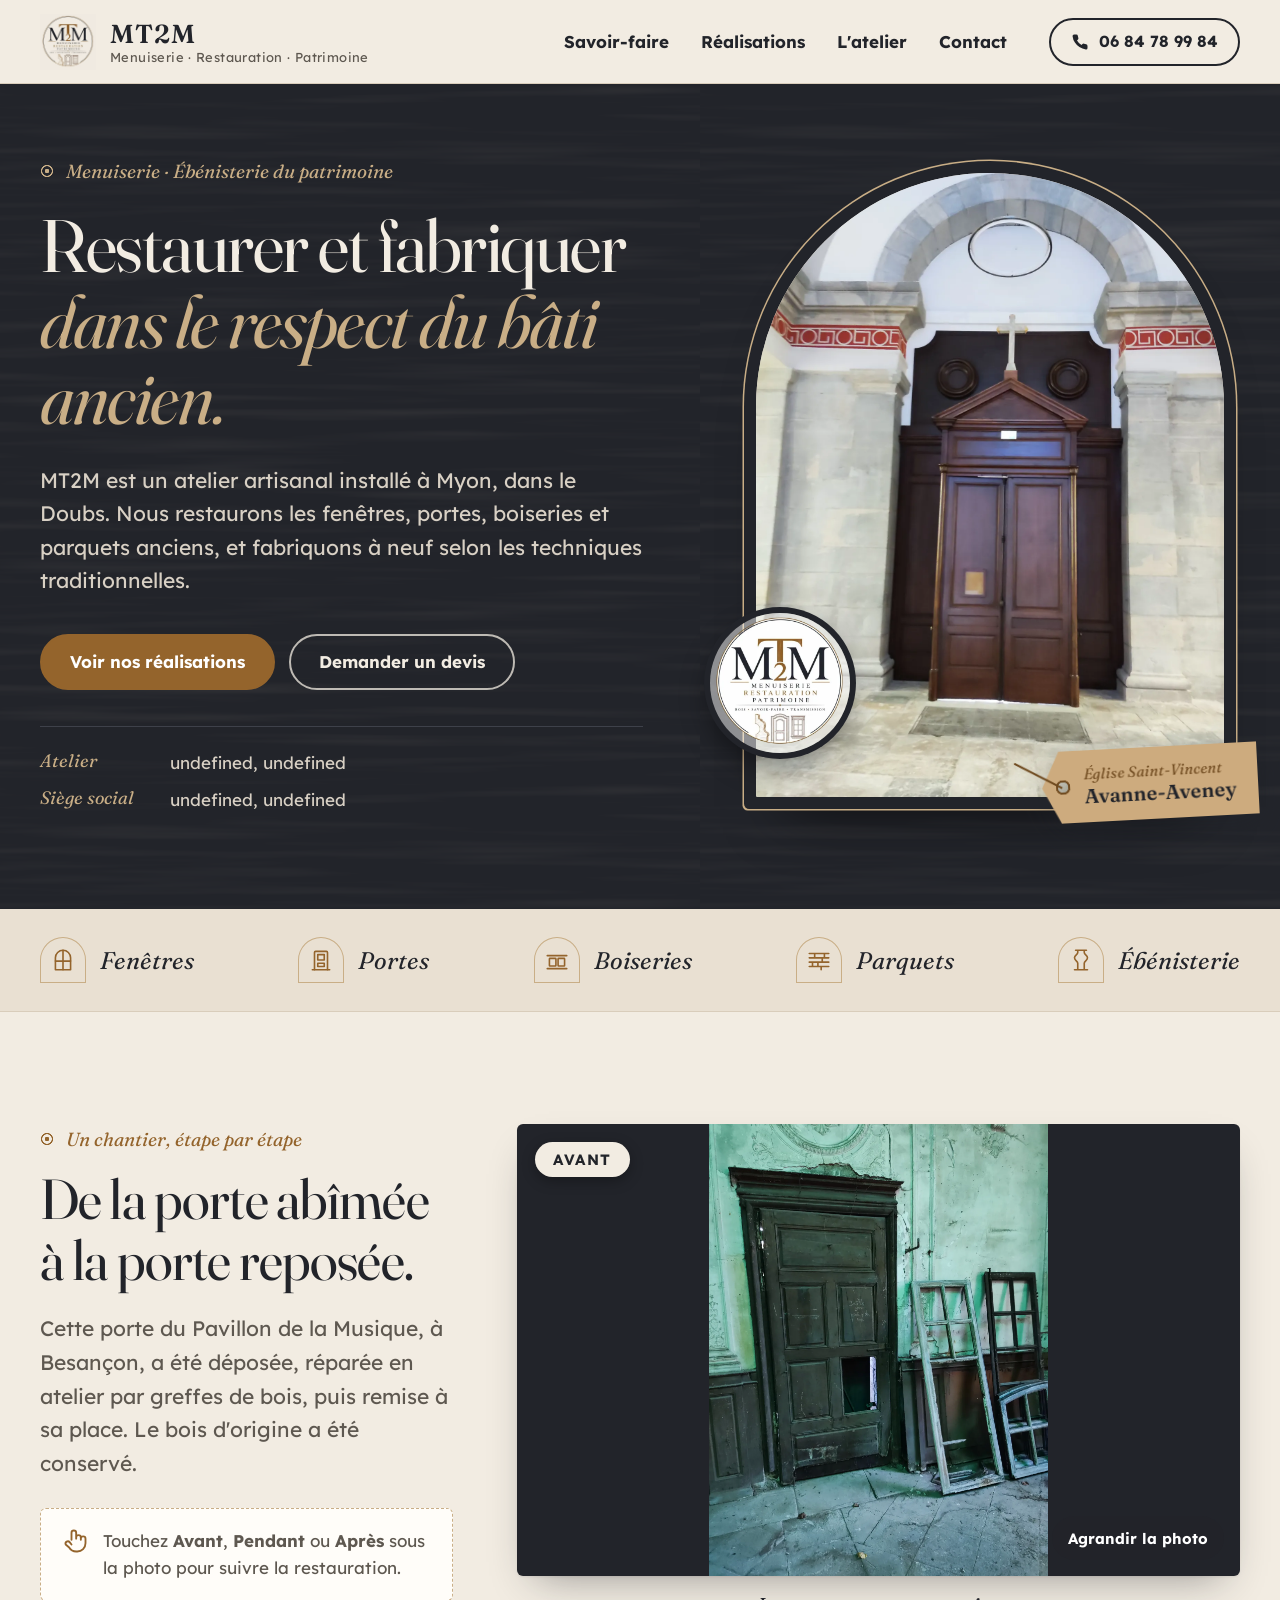
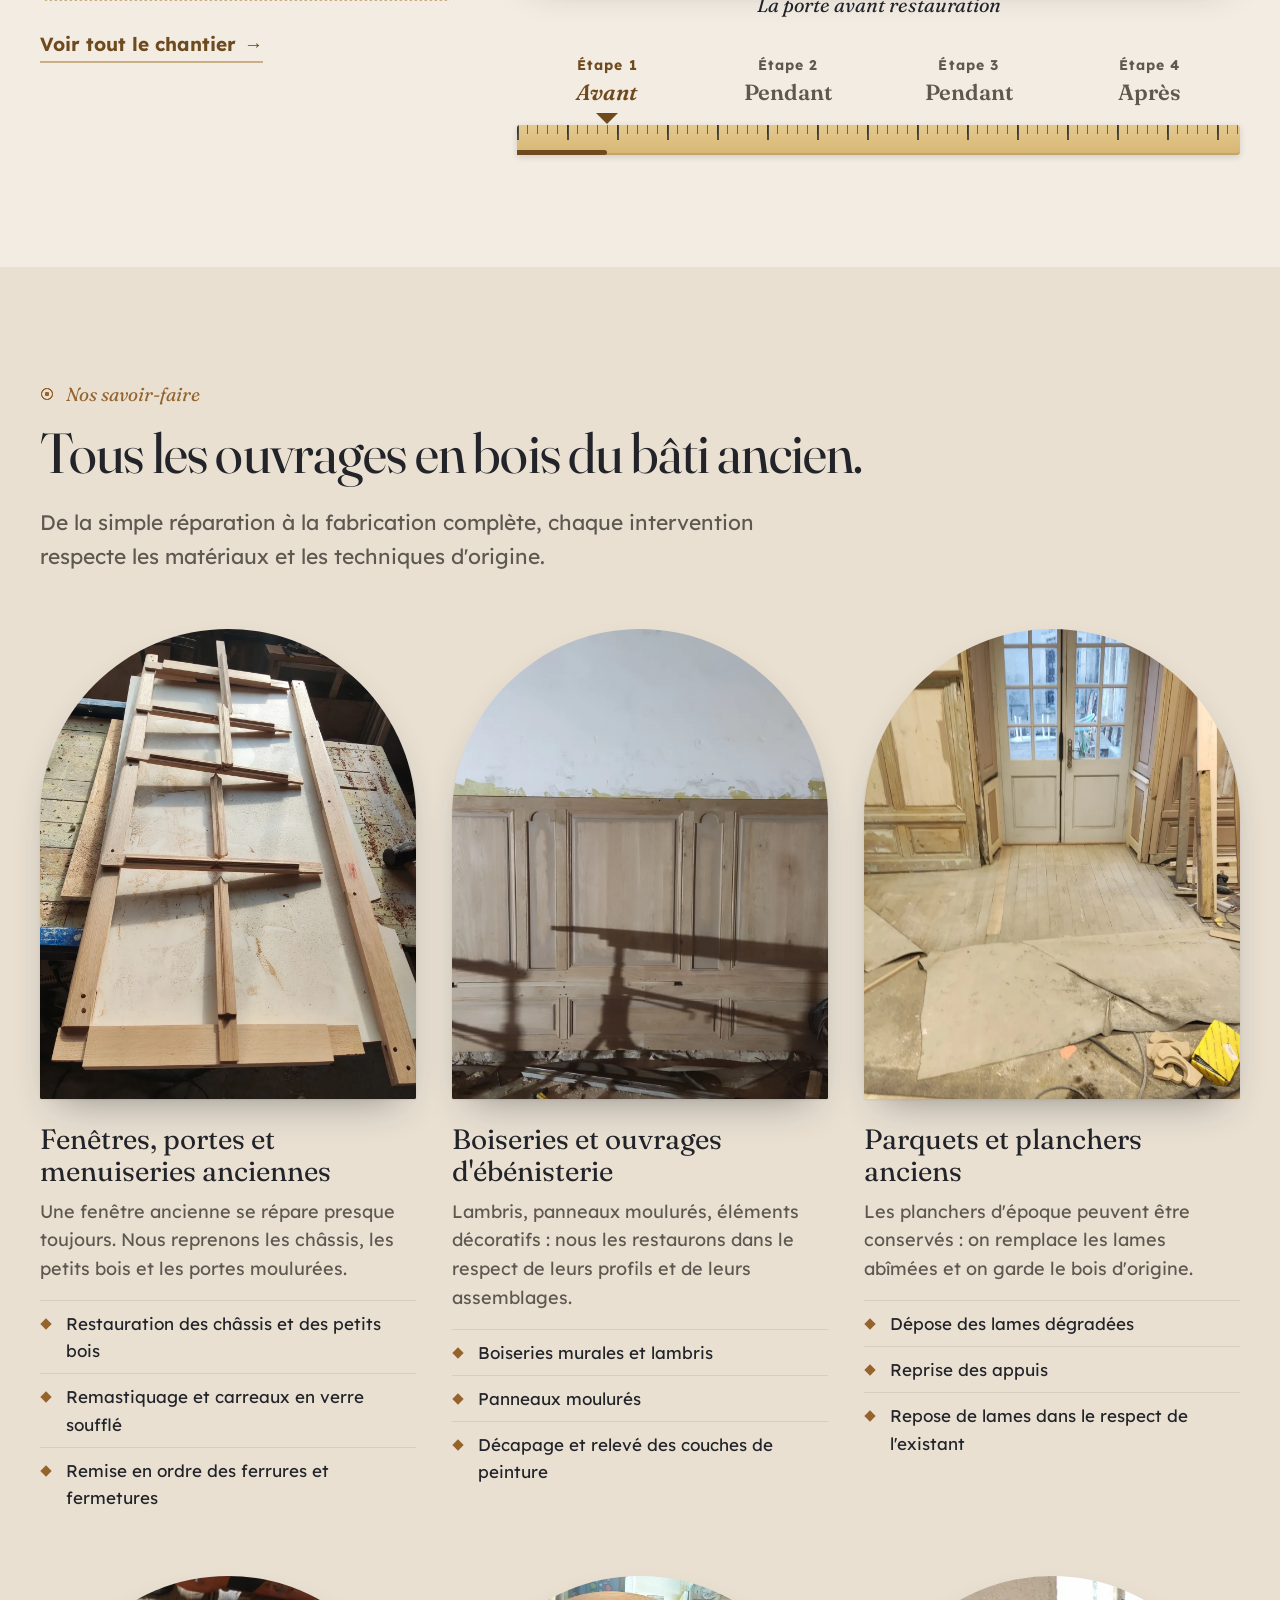
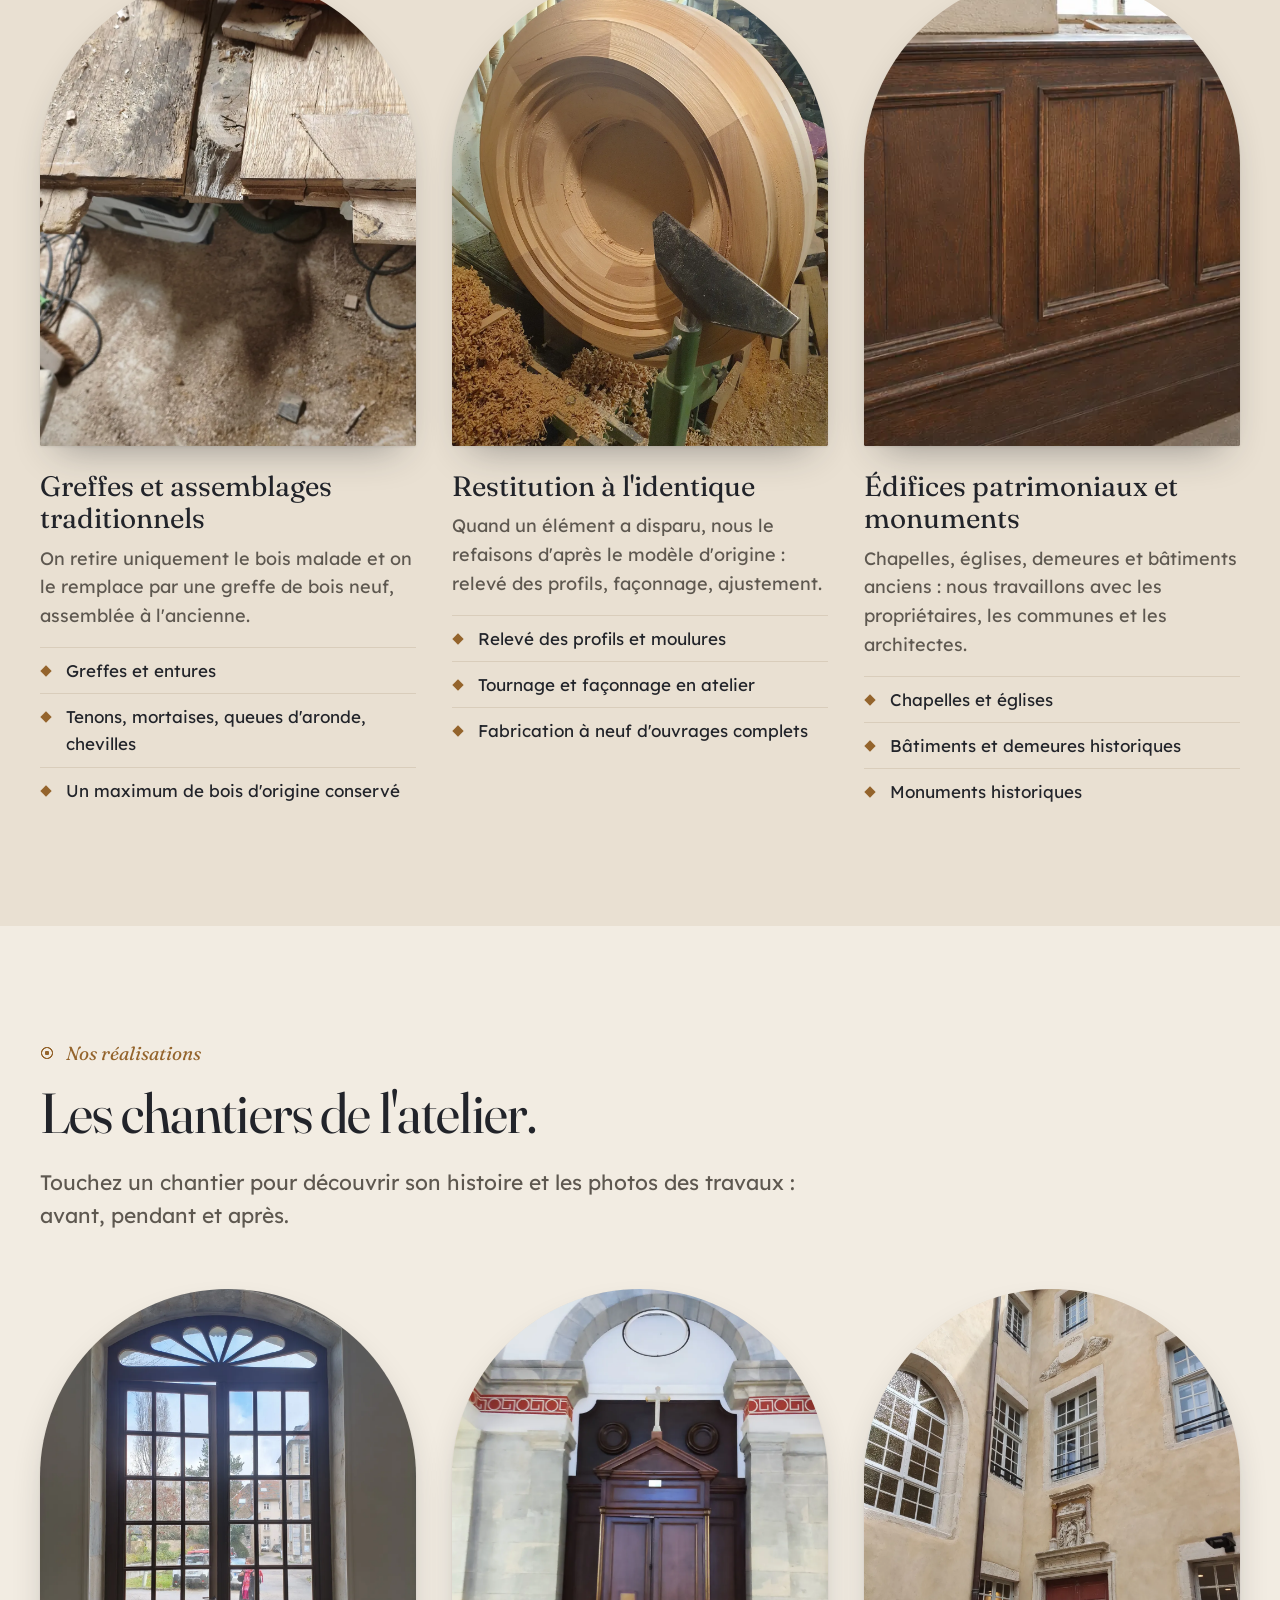
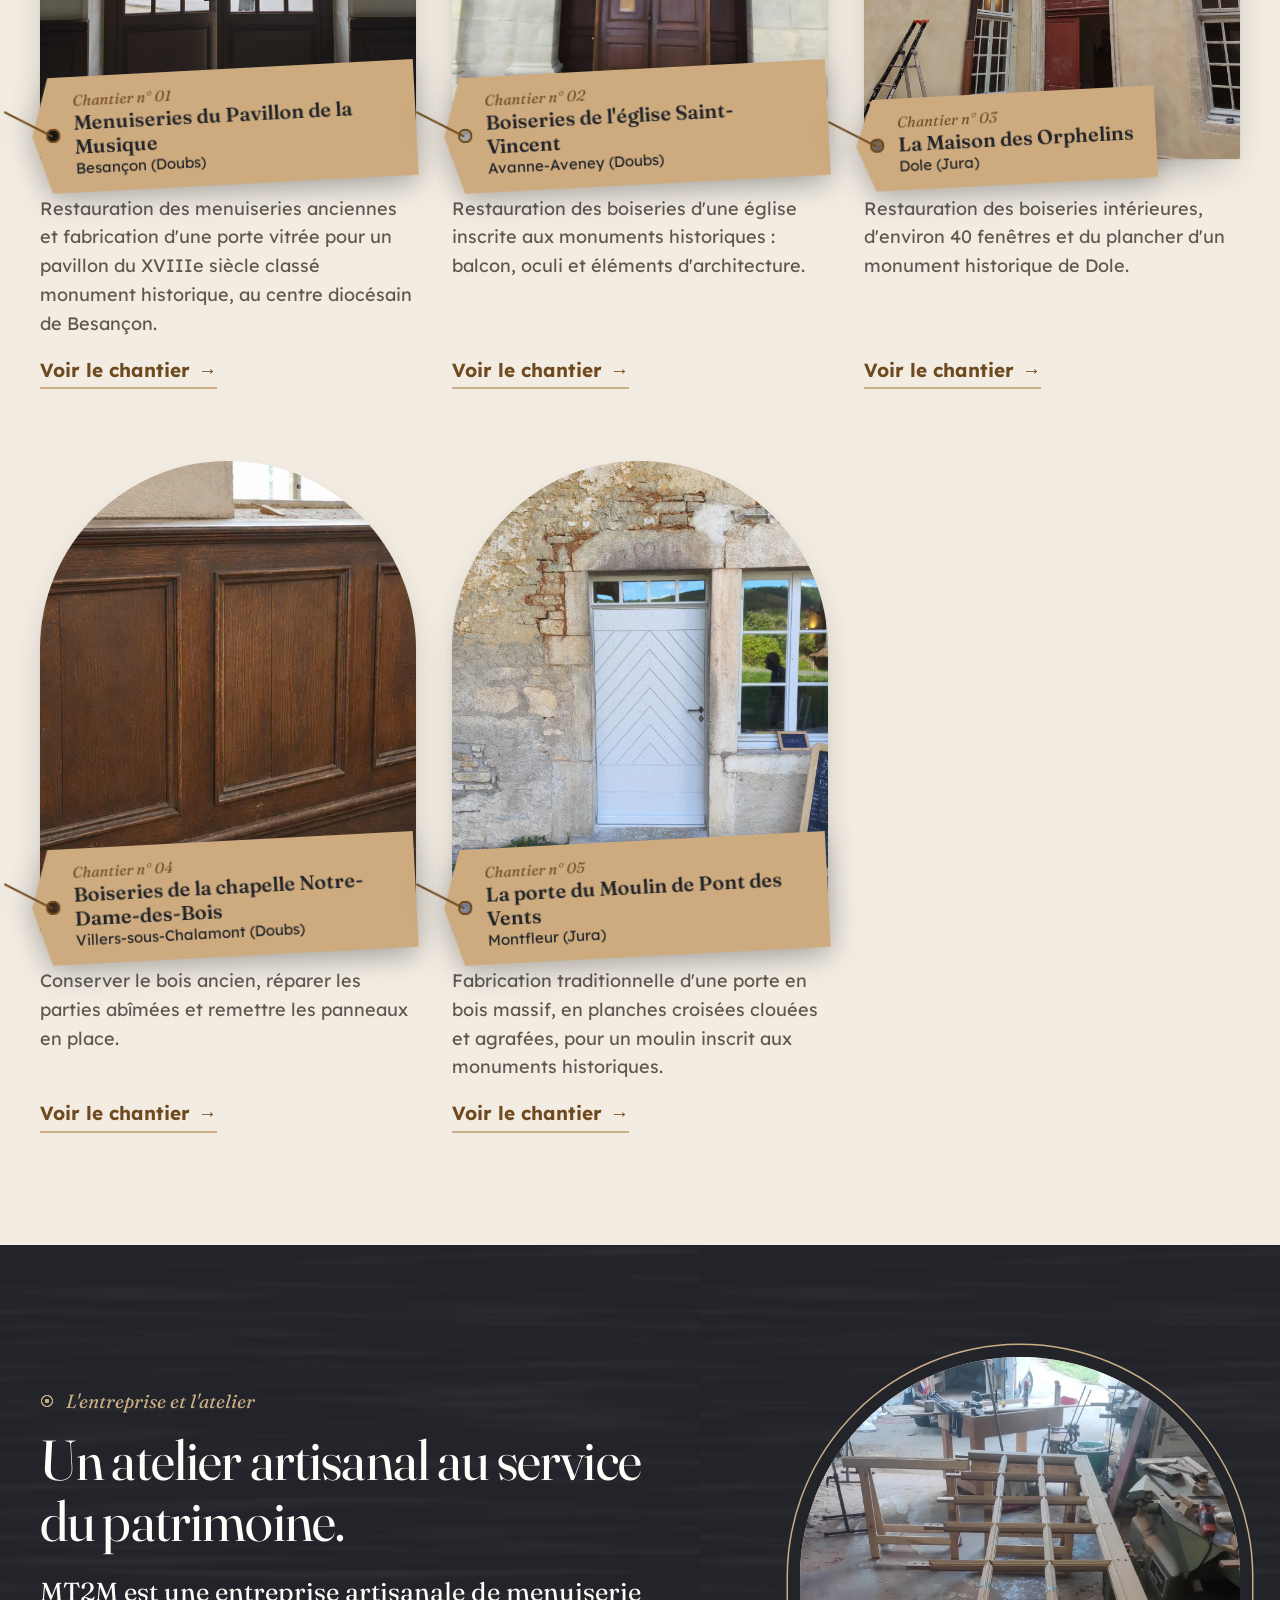
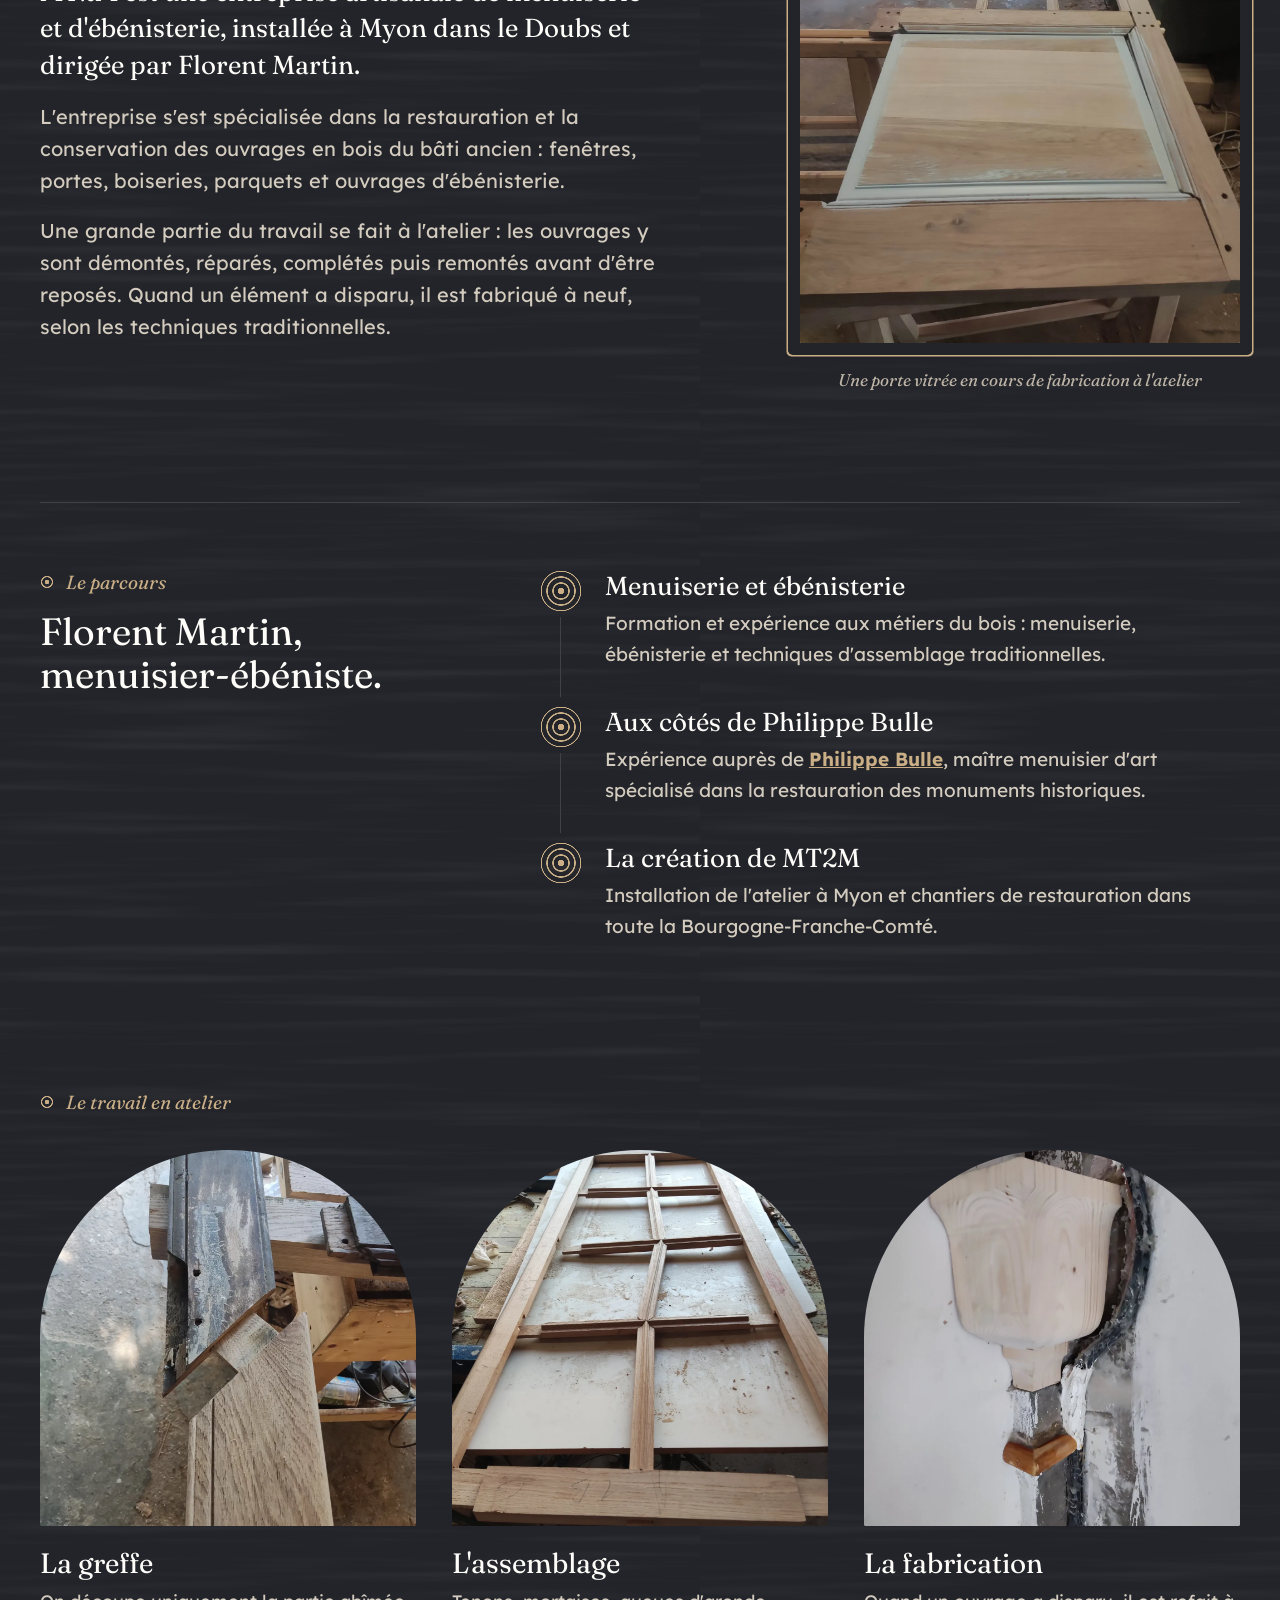
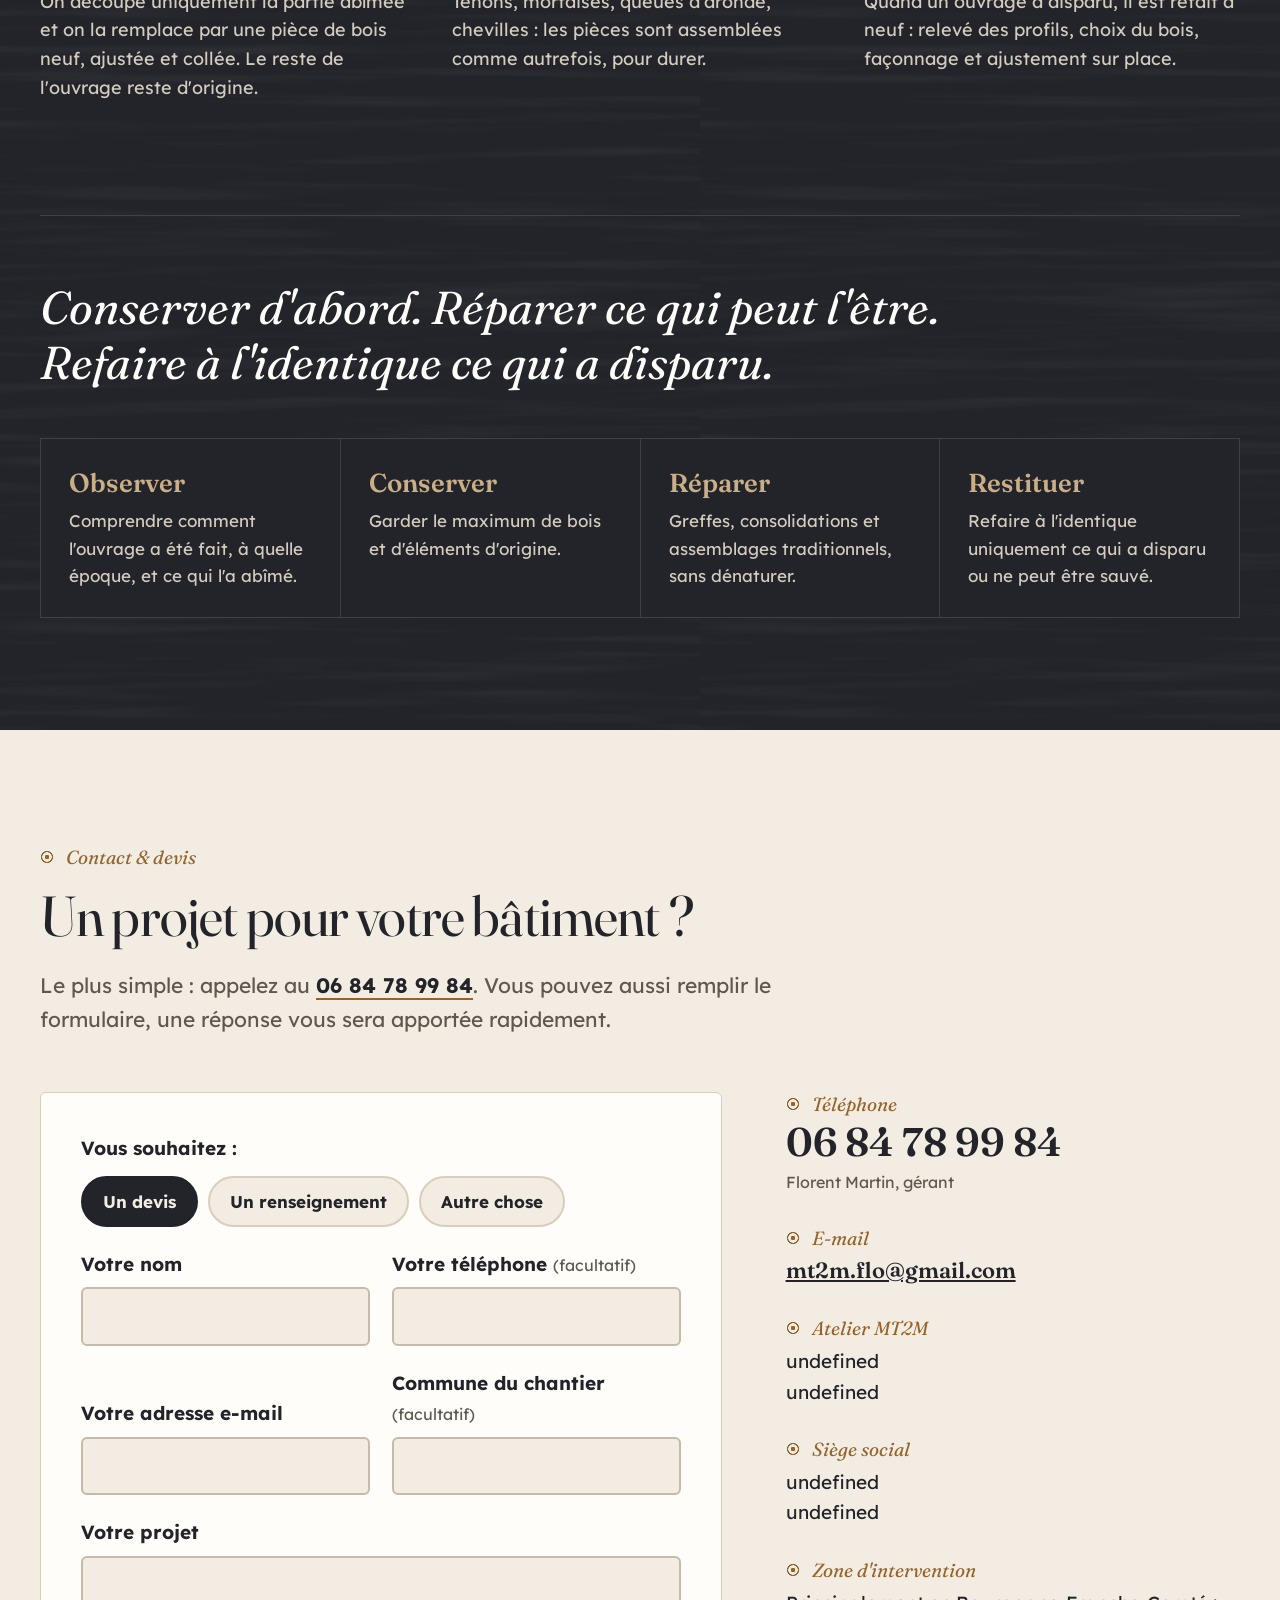
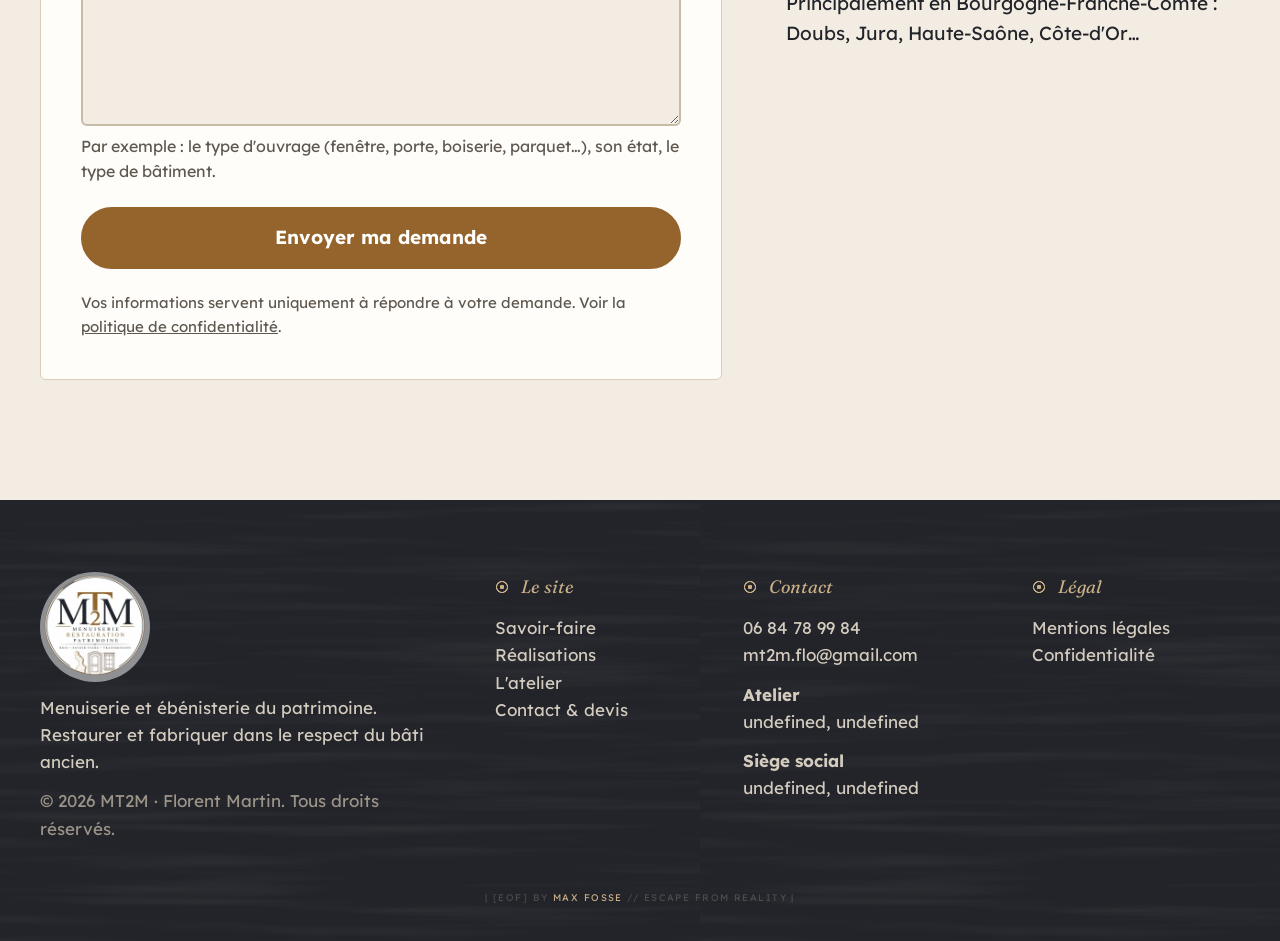
==== commit 85c0abfa: "Add files via upload" ====
--- a/index.html
+++ b/index.html
@@ -12,8 +12,8 @@
 <!-- ══════════════════════════════════════════
      SEO CORE
 ══════════════════════════════════════════ -->
-<title>MT2M - Menuiserie &amp; Ébénisterie du Patrimoine | Restauration de menuiseries anciennes</title>
-<meta name="description" content="MT2M, atelier de menuiserie et d'ébénisterie du patrimoine à Myon (Doubs). Restauration de fenêtres, portes, boiseries et parquets anciens en Bourgogne-Franche-Comté.">
+<title>MT2M - Menuiserie &amp; Ébénisterie du Patrimoine</title>
+<meta name="description" content="MT2M, menuiserie et ébénisterie du patrimoine. Atelier à Avanne-Aveney, près de Besançon (Doubs). Restauration de fenêtres, portes, boiseries et parquets anciens en Bourgogne-Franche-Comté.">
 <meta name="author" content="MT2M">
 <meta name="robots" content="index, follow, max-snippet:-1, max-image-preview:large, max-video-preview:-1">
 <meta name="theme-color" content="#22242A">
@@ -60,6 +60,17 @@
         "postalCode": "25440",
         "addressLocality": "Myon",
         "addressCountry": "FR"
+      },
+      "location": {
+        "@type": "Place",
+        "name": "Atelier MT2M",
+        "address": {
+          "@type": "PostalAddress",
+          "streetAddress": "48 rue Saint-Vincent",
+          "postalCode": "25720",
+          "addressLocality": "Avanne-Aveney",
+          "addressCountry": "FR"
+        }
       },
       "areaServed": { "@type": "Place", "name": "Bourgogne-Franche-Comté" }
     },
@@ -143,11 +154,15 @@
       <div class="hero-copy">
         <div class="label" id="hero-label">Menuiserie · Ébénisterie du patrimoine</div>
         <h1 id="hero-h1">Restaurer et fabriquer <em>dans le respect du bâti ancien.</em></h1>
-        <p class="lead" id="hero-lead">MT2M est un atelier artisanal installé à Myon, dans le Doubs. Nous restaurons les fenêtres, portes, boiseries et parquets anciens, et fabriquons à neuf selon les techniques traditionnelles.</p>
+        <p class="lead" id="hero-lead">MT2M restaure les fenêtres, portes, boiseries et parquets anciens, et fabrique à neuf selon les techniques traditionnelles.</p>
         <div class="ctas">
-          <a class="btn primary" href="#realisations" id="hero-cta-primary">Voir nos réalisations</a>
+          <a class="btn primary" href="#realisations" id="hero-cta-primary">Voir les réalisations</a>
           <a class="btn light" href="#contact" id="hero-cta-secondary">Demander un devis</a>
         </div>
+        <ul class="hero-adresses" id="hero-adresses">
+          <li><strong>Atelier</strong>48 rue Saint-Vincent, 25720 Avanne-Aveney, près de Besançon</li>
+          <li><strong>Siège social</strong>4 rue du Colombier, 25440 Myon</li>
+        </ul>
       </div>
       <figure class="hero-arch">
         <div class="arch">
@@ -160,7 +175,7 @@
   </section>
 
   <!-- DOMAINES -->
-  <div class="domaines" aria-label="Nos domaines">
+  <div class="domaines" aria-label="Domaines d'intervention">
     <ul class="container" id="domaines-items"></ul>
   </div>
 
@@ -253,8 +268,8 @@
     <div class="container">
       <div class="section-head">
         <div class="label">Contact &amp; devis</div>
-        <h2>Parlons de votre bâtiment.</h2>
-        <p class="intro">Le plus simple : appelez au <a class="tel-inline" href="tel:+33684789984" data-tel>06 84 78 99 84</a>. Vous pouvez aussi remplir le formulaire, nous vous répondrons rapidement.</p>
+        <h2>Un projet pour votre bâtiment ?</h2>
+        <p class="intro">Le plus simple : appelez au <a class="tel-inline" href="tel:+33684789984" data-tel>06 84 78 99 84</a>. Vous pouvez aussi remplir le formulaire, une réponse vous sera apportée rapidement.</p>
       </div>
 
       <div class="form-grid">
@@ -283,7 +298,7 @@
             <button type="submit" class="btn primary form-submit-btn"><span class="form-submit-label">Envoyer ma demande</span></button>
             <p id="form-feedback" class="form-feedback" aria-live="polite" hidden></p>
           </div>
-          <p class="micro">Vos informations servent uniquement à répondre à votre demande. Voir notre <a href="#" onclick="event.preventDefault();document.getElementById('privacy-modal').classList.add('open')">politique de confidentialité</a>.</p>
+          <p class="micro">Vos informations servent uniquement à répondre à votre demande. Voir la <a href="#" onclick="event.preventDefault();document.getElementById('privacy-modal').classList.add('open')">politique de confidentialité</a>.</p>
         </form>
 
         <aside class="aside">
@@ -297,8 +312,12 @@
             <a class="coord-mail" href="mailto:mt2m.flo@gmail.com" data-mail>mt2m.flo@gmail.com</a>
           </div>
           <div class="coord">
-            <div class="label">L'atelier</div>
-            <p id="contact-adresse"></p>
+            <div class="label">Atelier MT2M</div>
+            <p id="contact-atelier">48 rue Saint-Vincent<br>25720 Avanne-Aveney, près de Besançon</p>
+          </div>
+          <div class="coord">
+            <div class="label">Siège social</div>
+            <p id="contact-siege">4 rue du Colombier<br>25440 Myon</p>
           </div>
           <div class="coord">
             <div class="label">Zone d'intervention</div>
@@ -324,8 +343,10 @@
       <p><a href="#savoir-faire">Savoir-faire</a><br><a href="#realisations">Réalisations</a><br><a href="#atelier">L'atelier</a><br><a href="#contact">Contact &amp; devis</a></p>
     </div>
     <div>
-      <div class="label">Nous joindre</div>
-      <p><a href="tel:+33684789984" data-tel>06 84 78 99 84</a><br><a href="mailto:mt2m.flo@gmail.com" data-mail>mt2m.flo@gmail.com</a><br><span id="footer-adresse">4 rue du Colombier, 25440 Myon</span></p>
+      <div class="label">Contact</div>
+      <p><a href="tel:+33684789984" data-tel>06 84 78 99 84</a><br><a href="mailto:mt2m.flo@gmail.com" data-mail>mt2m.flo@gmail.com</a></p>
+      <p><strong>Atelier</strong><br><span id="footer-atelier">48 rue Saint-Vincent, 25720 Avanne-Aveney, près de Besançon</span></p>
+      <p><strong>Siège social</strong><br><span id="footer-siege">4 rue du Colombier, 25440 Myon</span></p>
     </div>
     <div>
       <div class="label">Légal</div>
@@ -385,7 +406,7 @@
 
     <div class="legal-section">
       <h3>Données personnelles</h3>
-      <p>Ce site collecte des données personnelles uniquement via le formulaire de contact. Le détail des données collectées, de leur utilisation et de vos droits figure dans notre <a href="#" onclick="event.preventDefault();document.getElementById('legal-modal').classList.remove('open');document.getElementById('privacy-modal').classList.add('open')">politique de confidentialité</a>.</p>
+      <p>Ce site collecte des données personnelles uniquement via le formulaire de contact. Le détail des données collectées, de leur utilisation et de vos droits figure dans la <a href="#" onclick="event.preventDefault();document.getElementById('legal-modal').classList.remove('open');document.getElementById('privacy-modal').classList.add('open')">politique de confidentialité</a>.</p>
     </div>
   </div>
 </div>
--- a/styles.css
+++ b/styles.css
@@ -386,6 +386,28 @@
   flex-wrap:wrap
 }
 
+.hero-adresses{
+  list-style:none;
+  margin:36px 0 0;
+  padding:22px 0 0;
+  border-top:1px solid var(--line-dark);
+  display:grid;
+  gap:10px;
+  font-size:17px;
+  color:#D8D0C4
+}
+
+.hero-adresses li{
+  display:grid;
+  grid-template-columns:118px 1fr;
+  gap:12px
+}
+
+.hero-adresses strong{
+  font:italic 400 18px var(--serif);
+  color:var(--bronze-light)
+}
+
 .hero-arch{
   position:relative;
   margin:0;
@@ -652,6 +674,58 @@
 
 .savoir .arch img{cursor:zoom-in;transition:transform .8s cubic-bezier(.2,.7,.2,1)}
 .savoir:hover .arch img{transform:scale(1.04)}
+
+.savoir-photos{
+  display:grid;
+  grid-template-columns:repeat(4,1fr);
+  gap:8px;
+  margin:-8px 0 12px
+}
+
+.savoir-thumb{
+  position:relative;
+  display:block;
+  aspect-ratio:1/1;
+  border-radius:var(--radius);
+  overflow:hidden
+}
+
+.savoir-thumb[hidden]{display:none}
+
+.savoir-thumb img{
+  width:100%;
+  height:100%;
+  object-fit:cover;
+  cursor:zoom-in;
+  transition:opacity .2s ease
+}
+
+.savoir-thumb img:hover{opacity:.85}
+
+.savoir-thumb[data-plus]:after{
+  content:attr(data-plus);
+  position:absolute;
+  inset:0;
+  display:grid;
+  place-items:center;
+  background:rgba(34,36,42,.6);
+  color:#fff;
+  font:600 22px var(--serif);
+  pointer-events:none
+}
+
+.savoir-voir{
+  margin:0 0 22px;
+  padding:0 0 2px;
+  background:none;
+  border:0;
+  border-bottom:2px solid var(--bronze-light);
+  font:700 16px var(--sans);
+  color:var(--bronze-dark);
+  cursor:pointer
+}
+
+.savoir-voir:after{content:" →"}
 
 .savoir h3{
   font:400 28px/1.15 var(--serif);
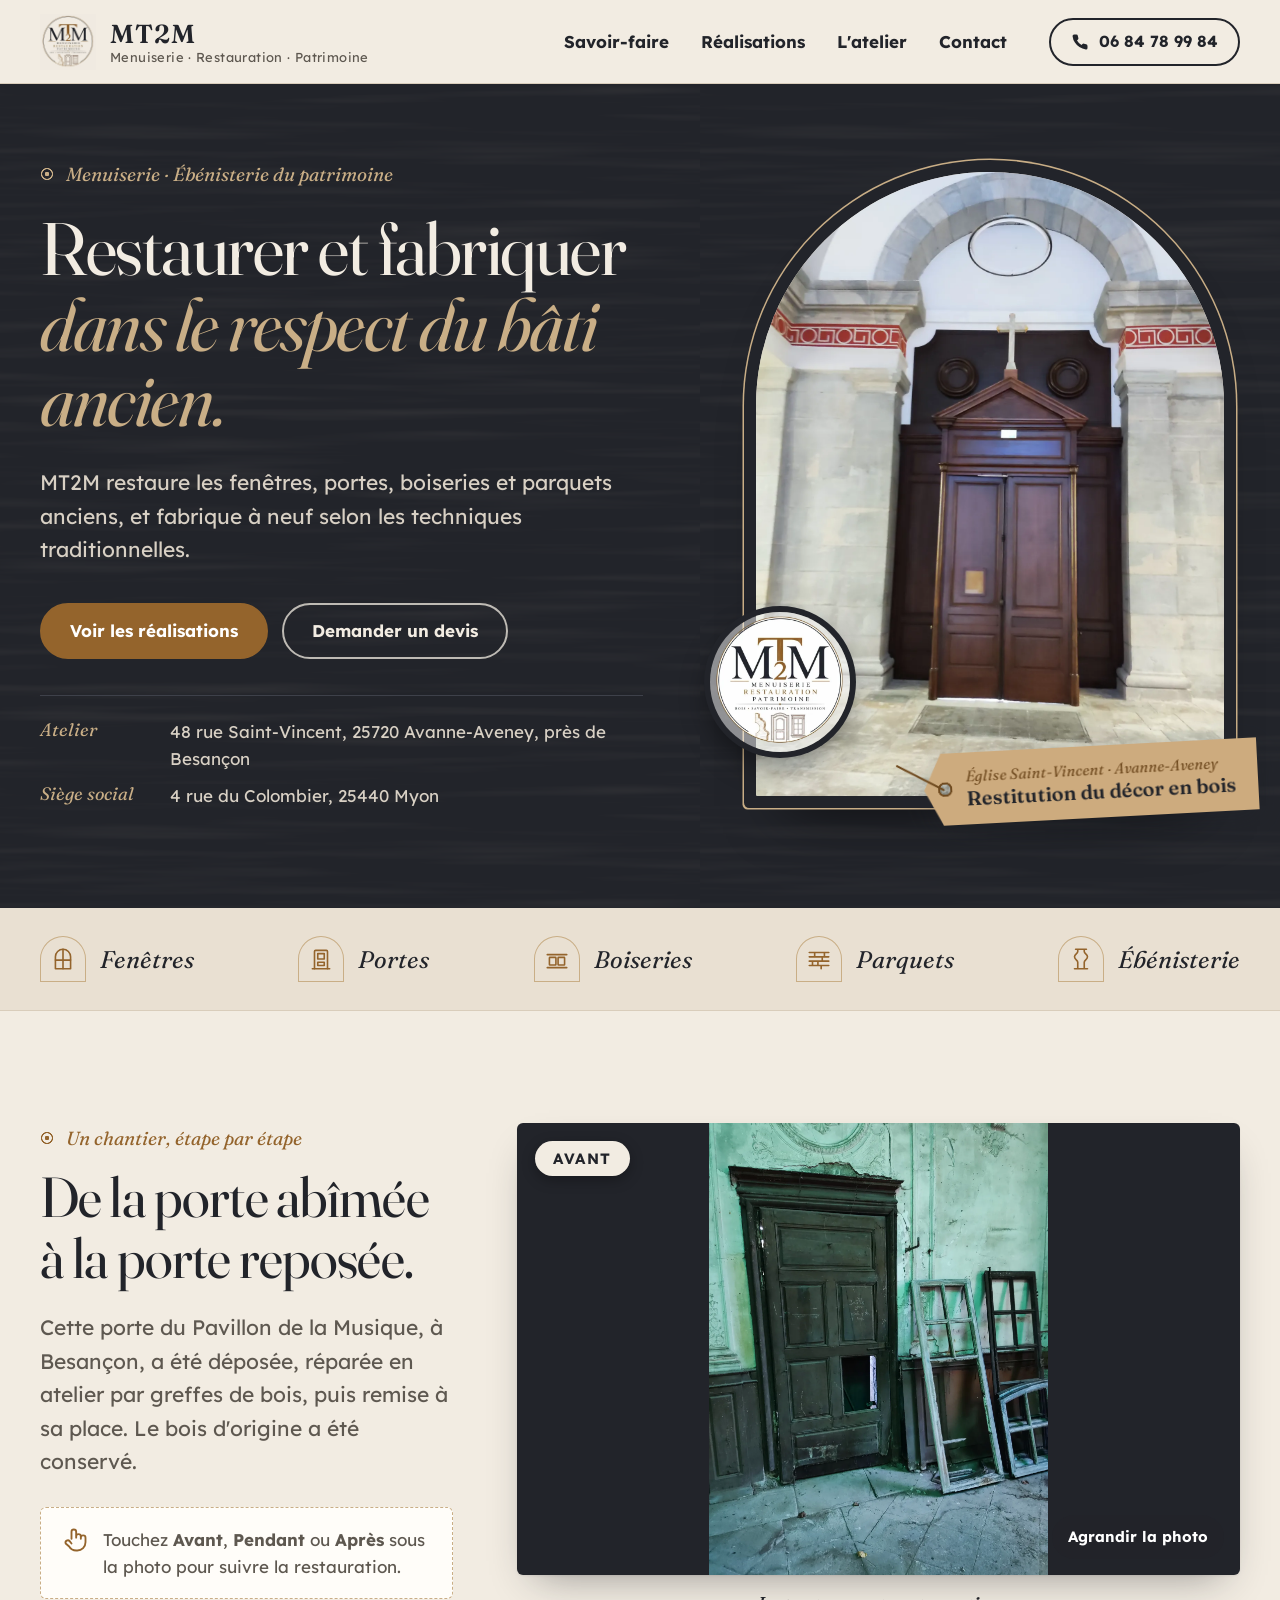
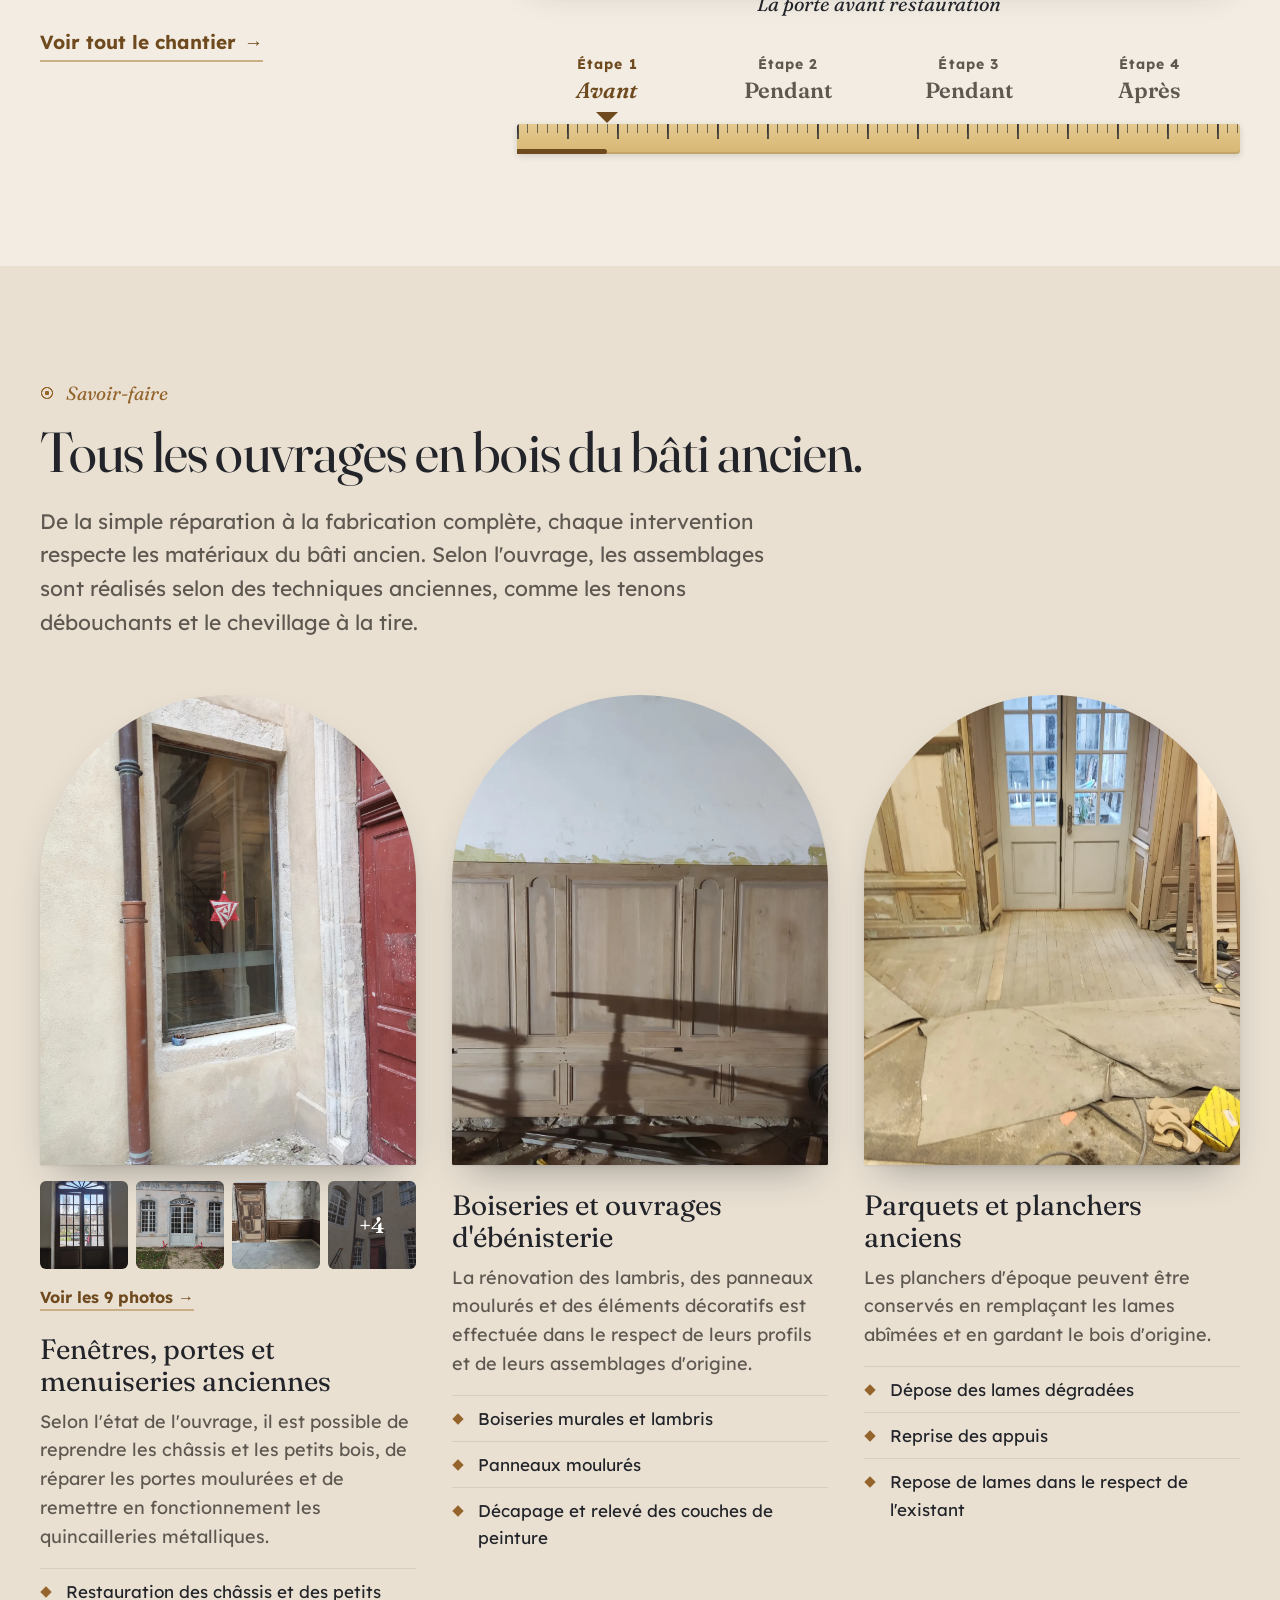
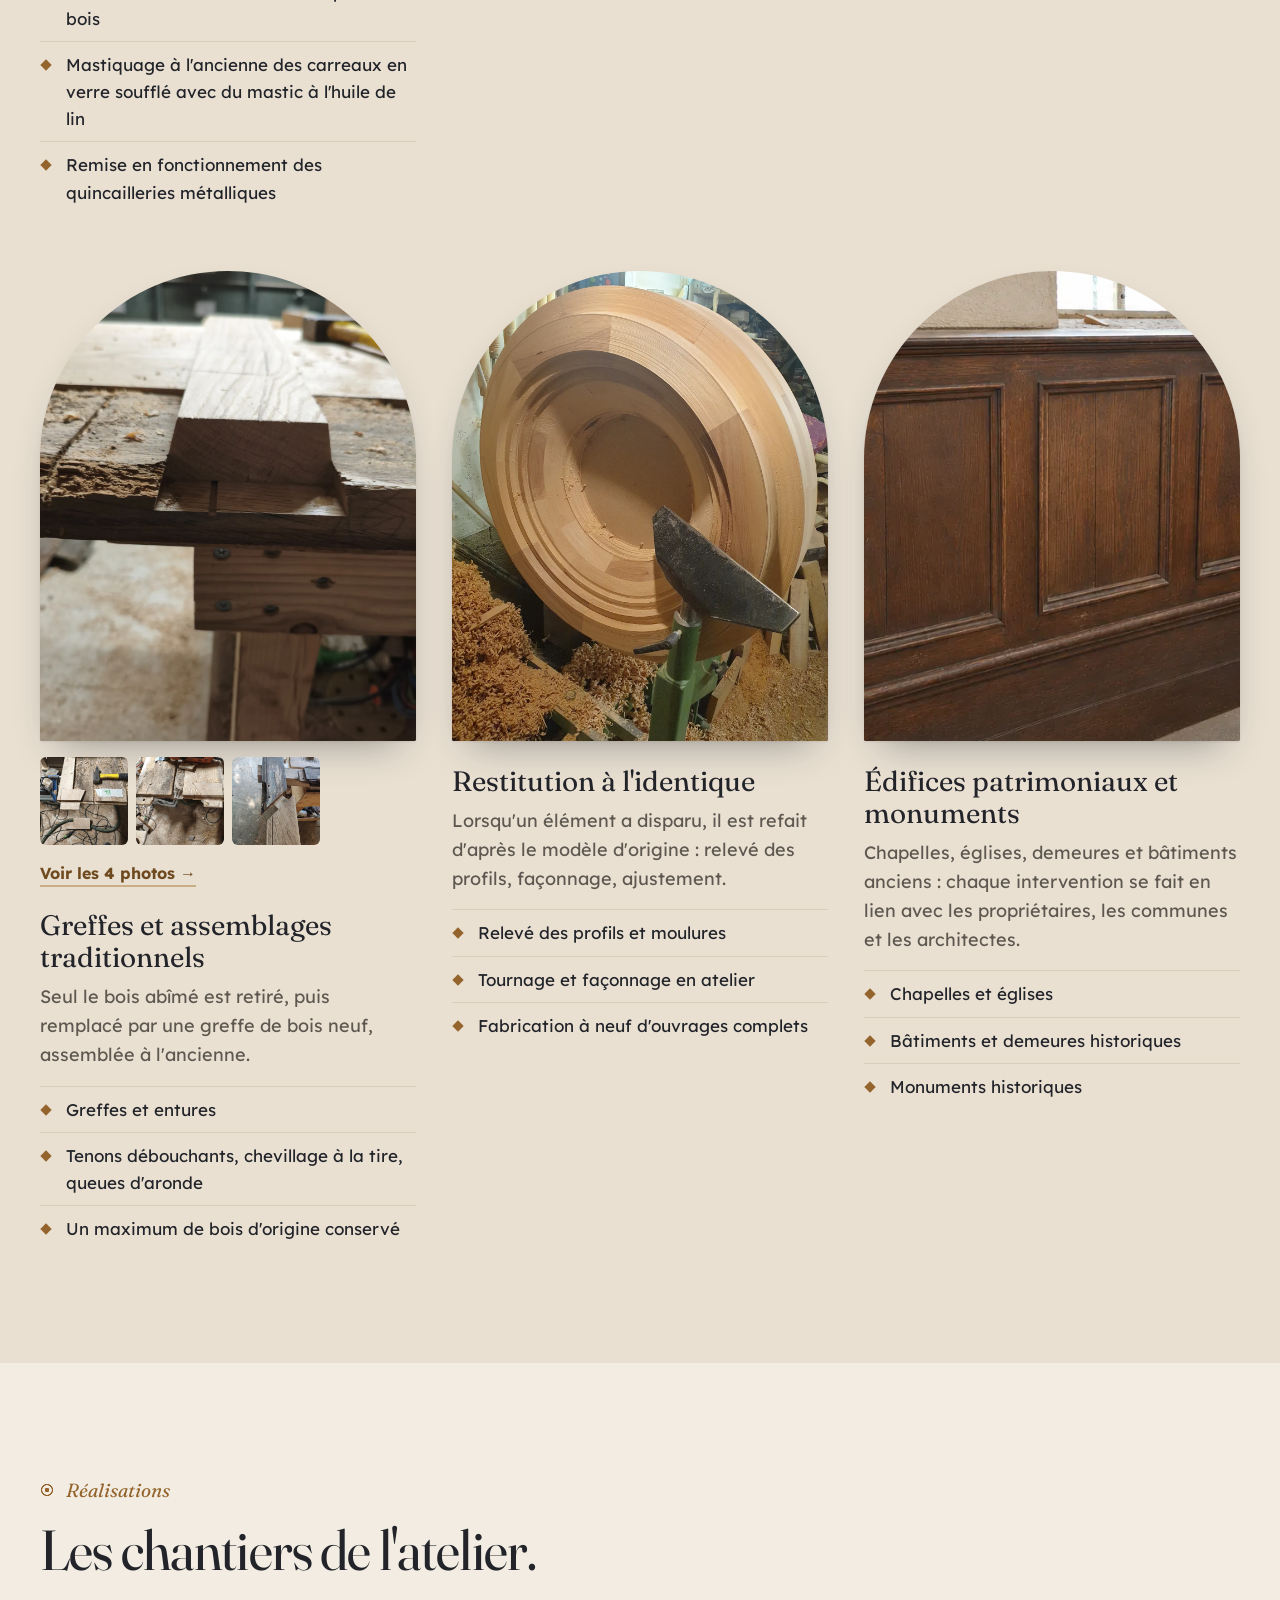
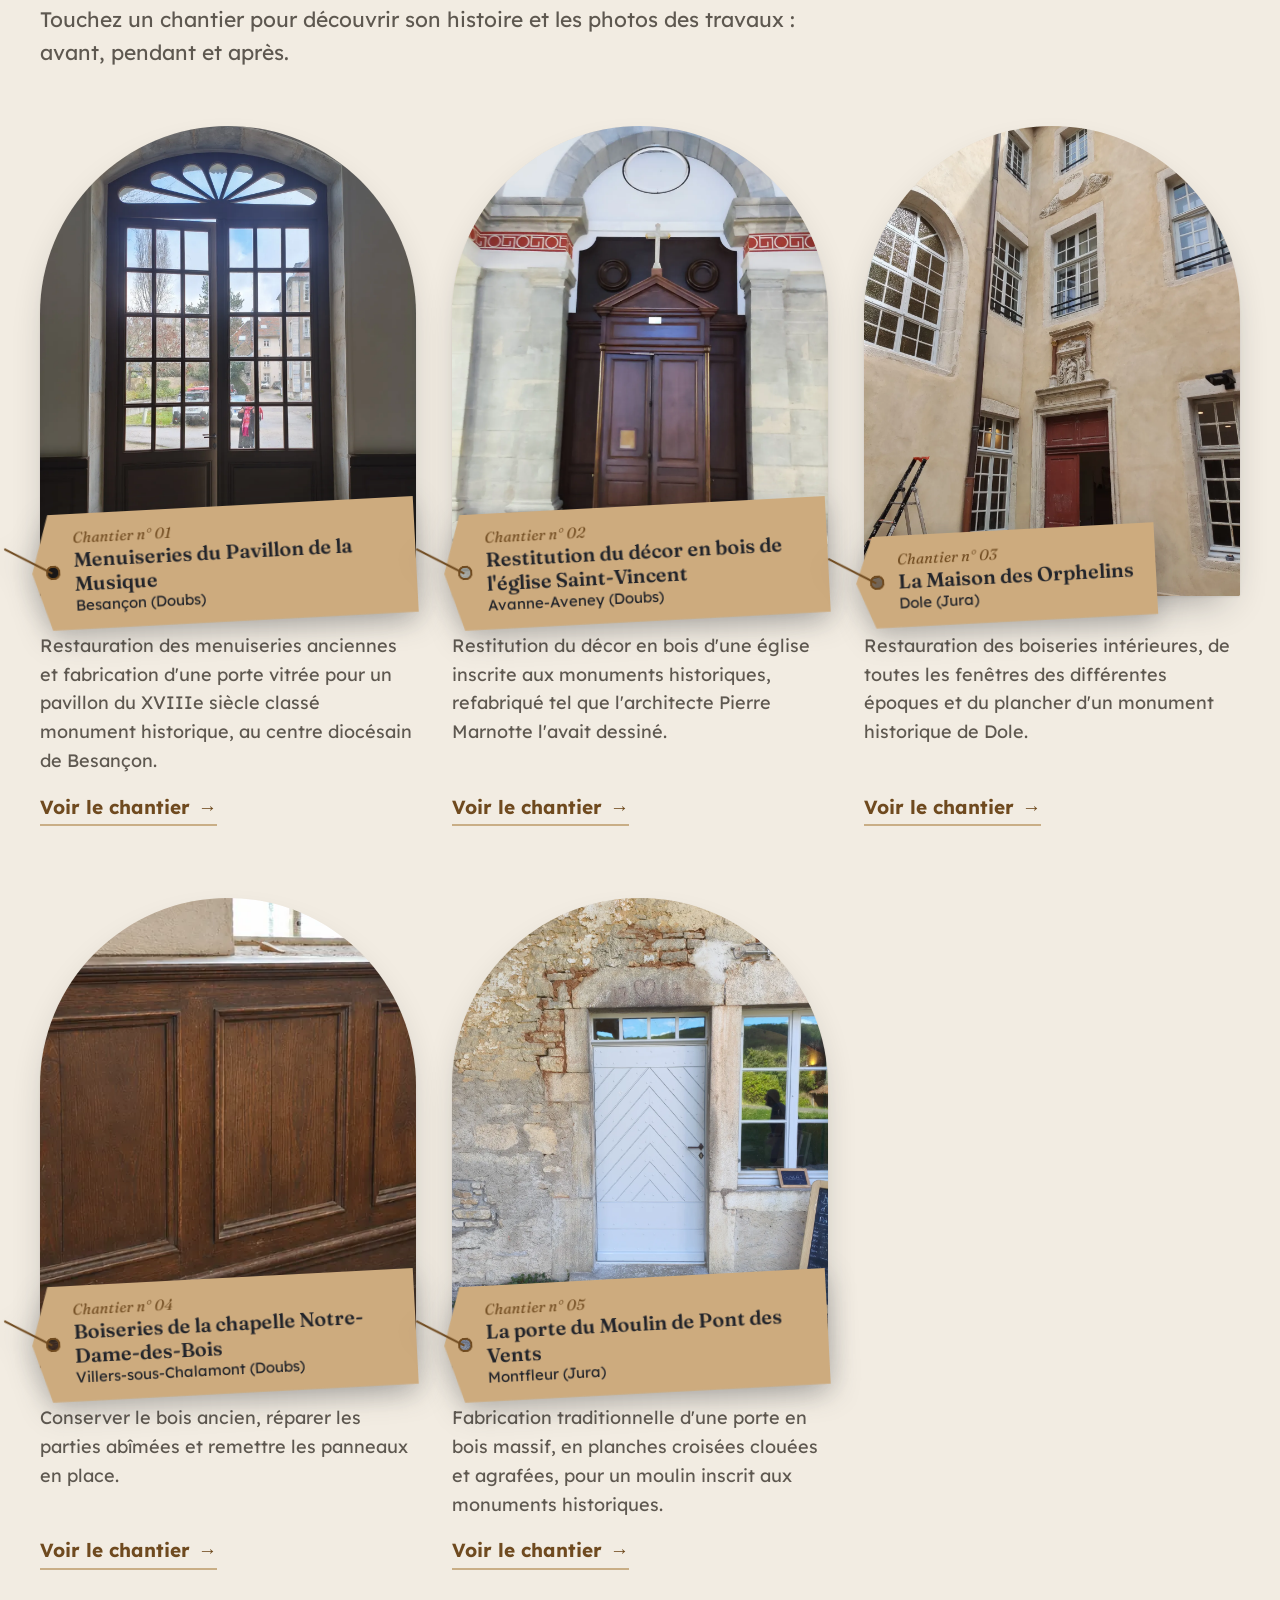
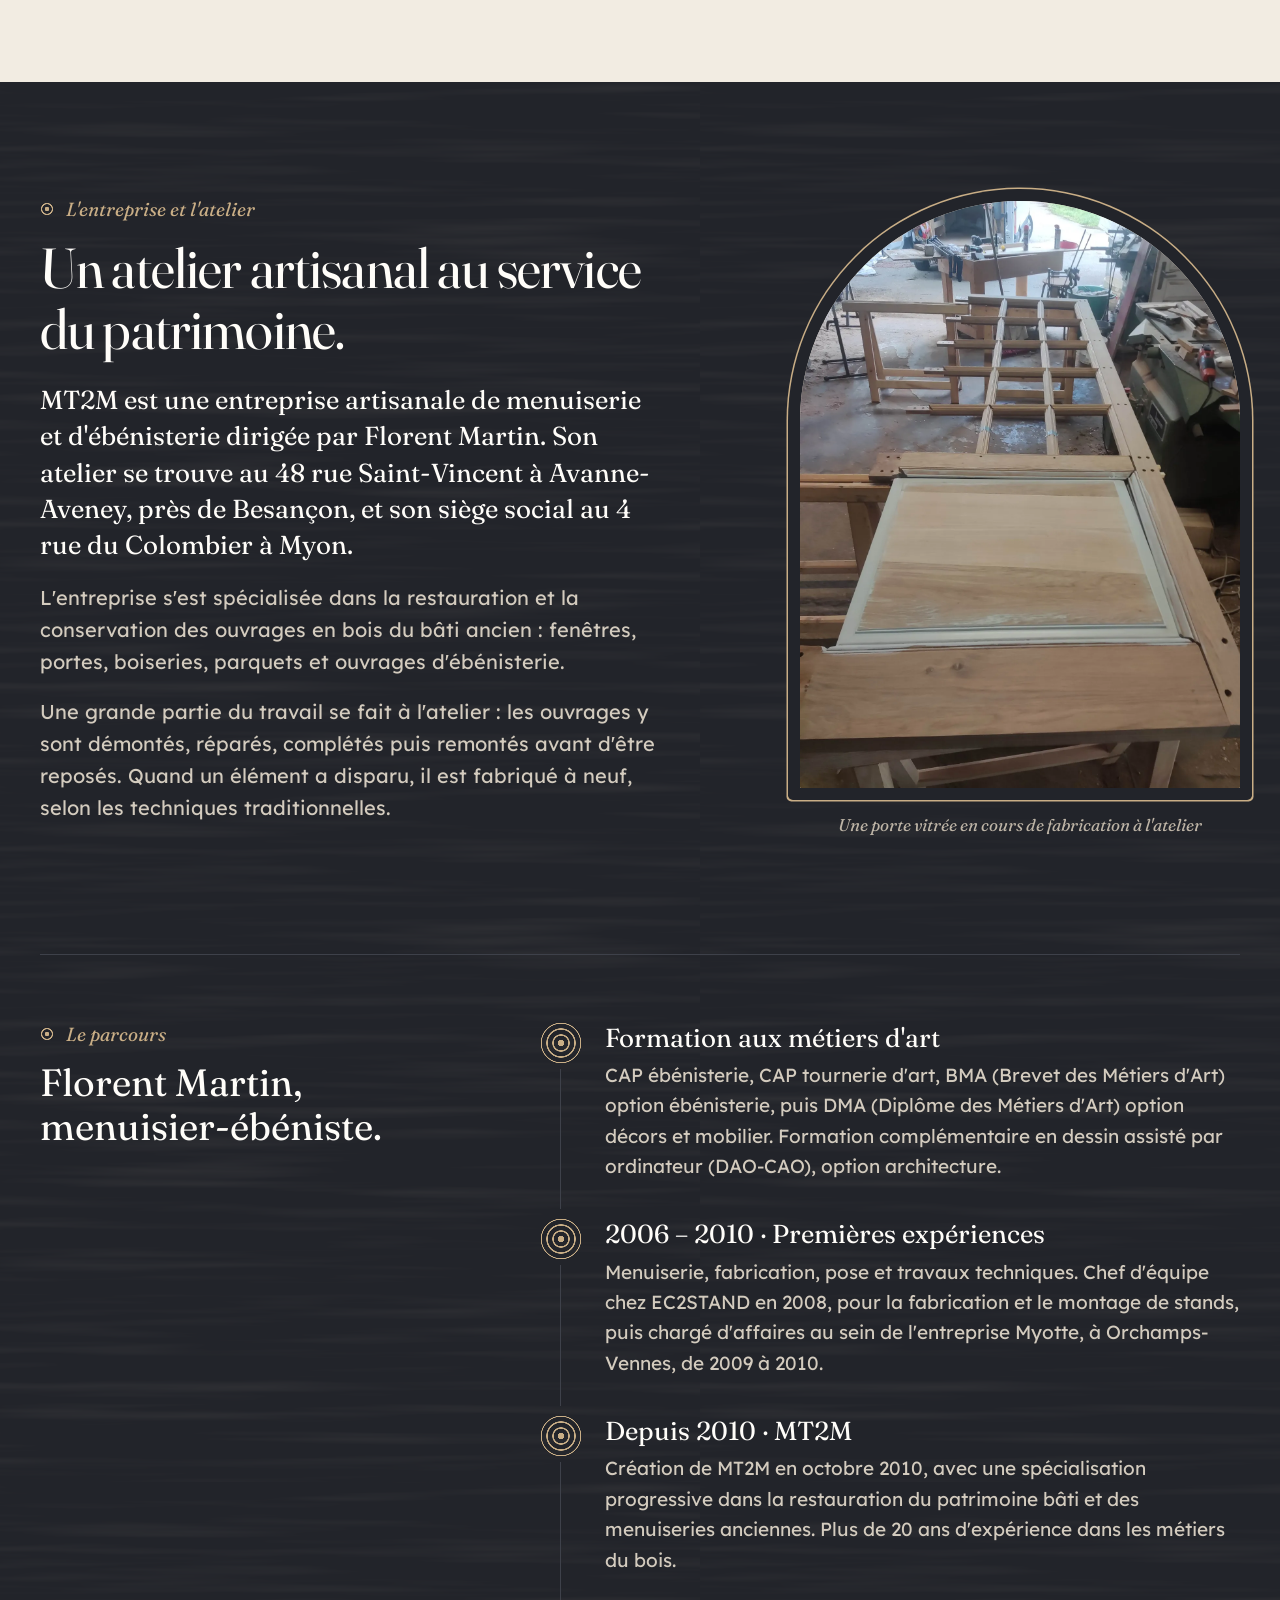
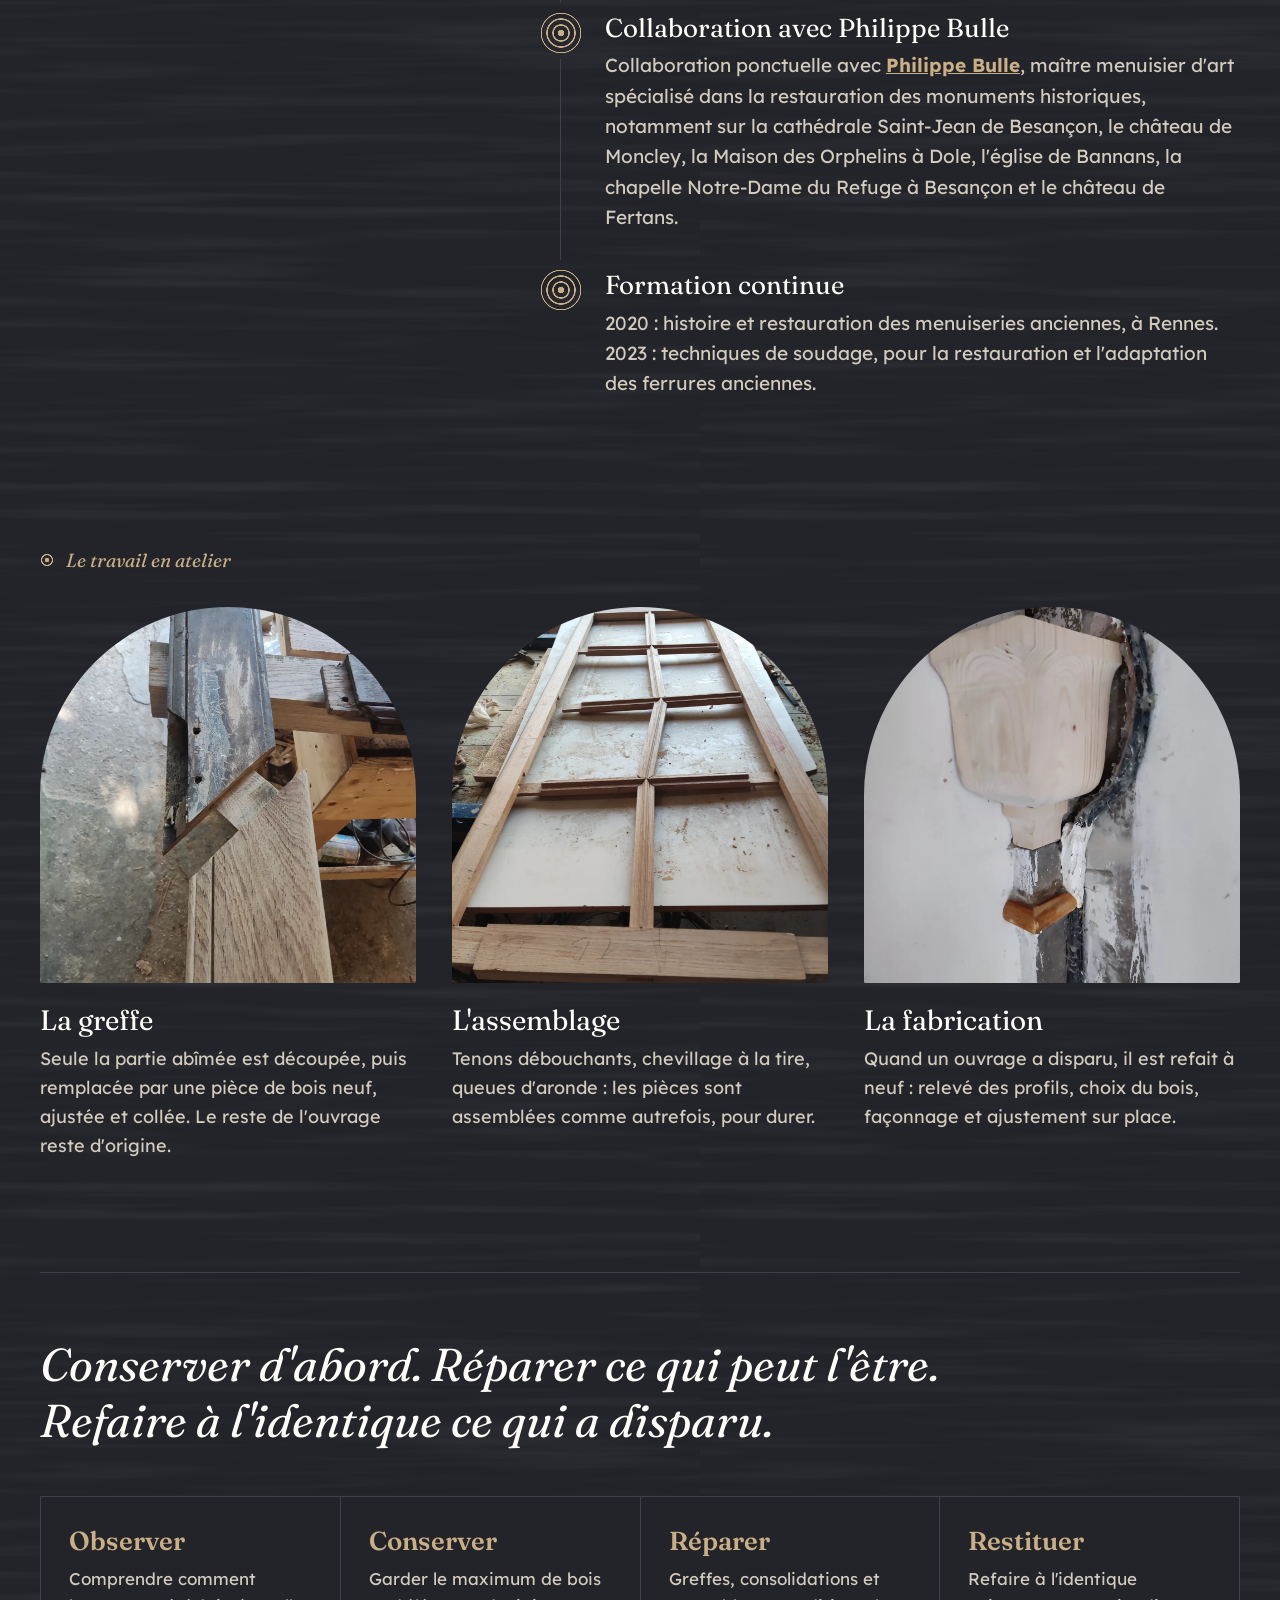
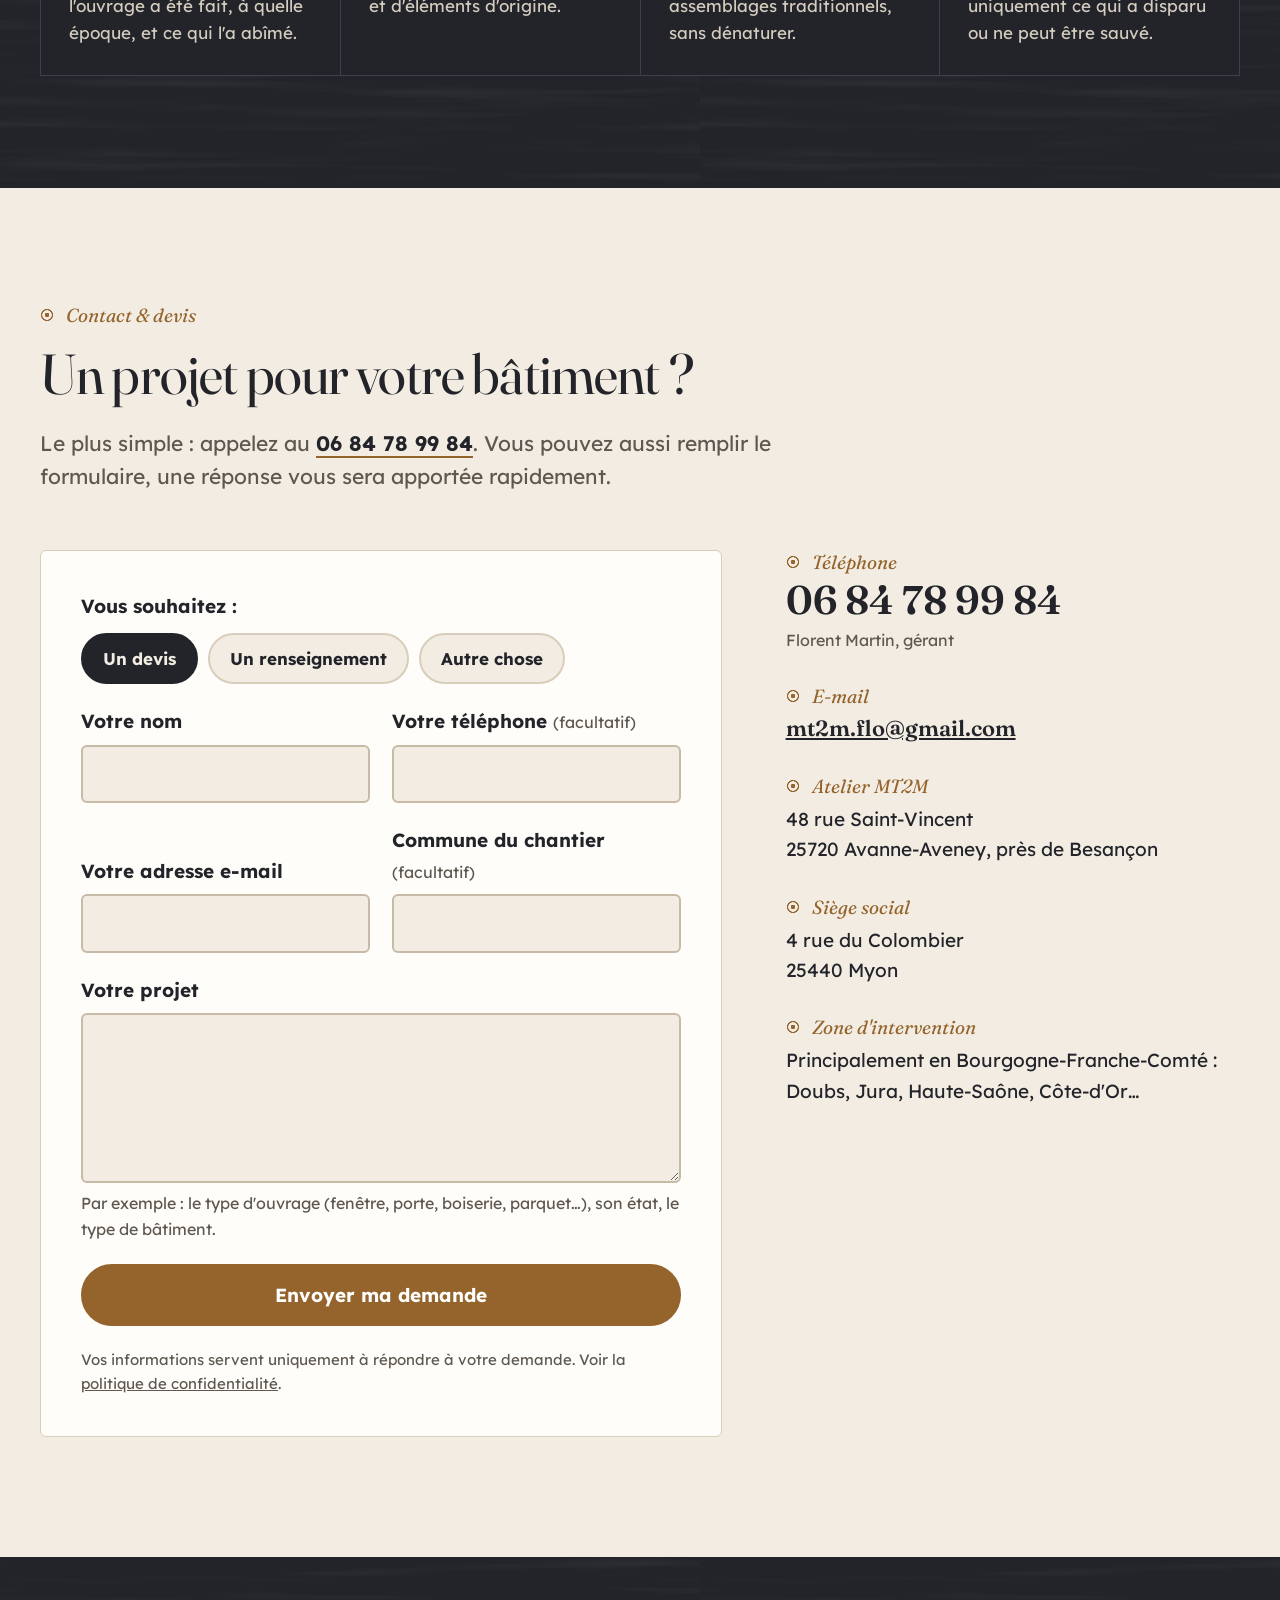
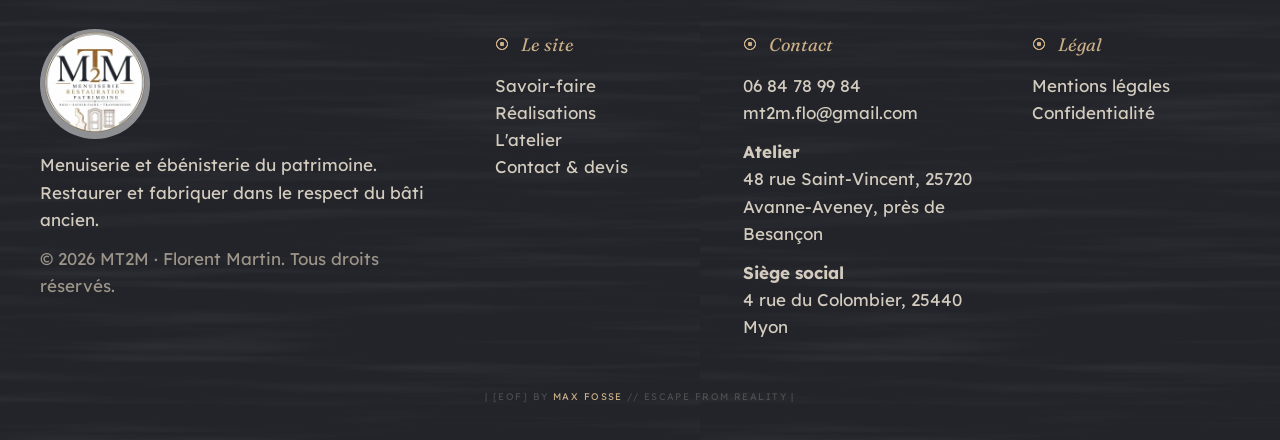
==== commit d5e075d3: "Add files via upload" ====
--- a/index.html
+++ b/index.html
@@ -7,7 +7,7 @@
 <!-- ══════════════════════════════════════════
      GOOGLE SEARCH CONSOLE 
 ══════════════════════════════════════════ -->
-<meta name="google-site-verification" content="">
+<meta name="google-site-verification" content="XilvX-sLQt3kHwnQ2ZJfTiH_ZnQqI6tjXnJzBEVU7PI">
 
 <!-- ══════════════════════════════════════════
      SEO CORE
